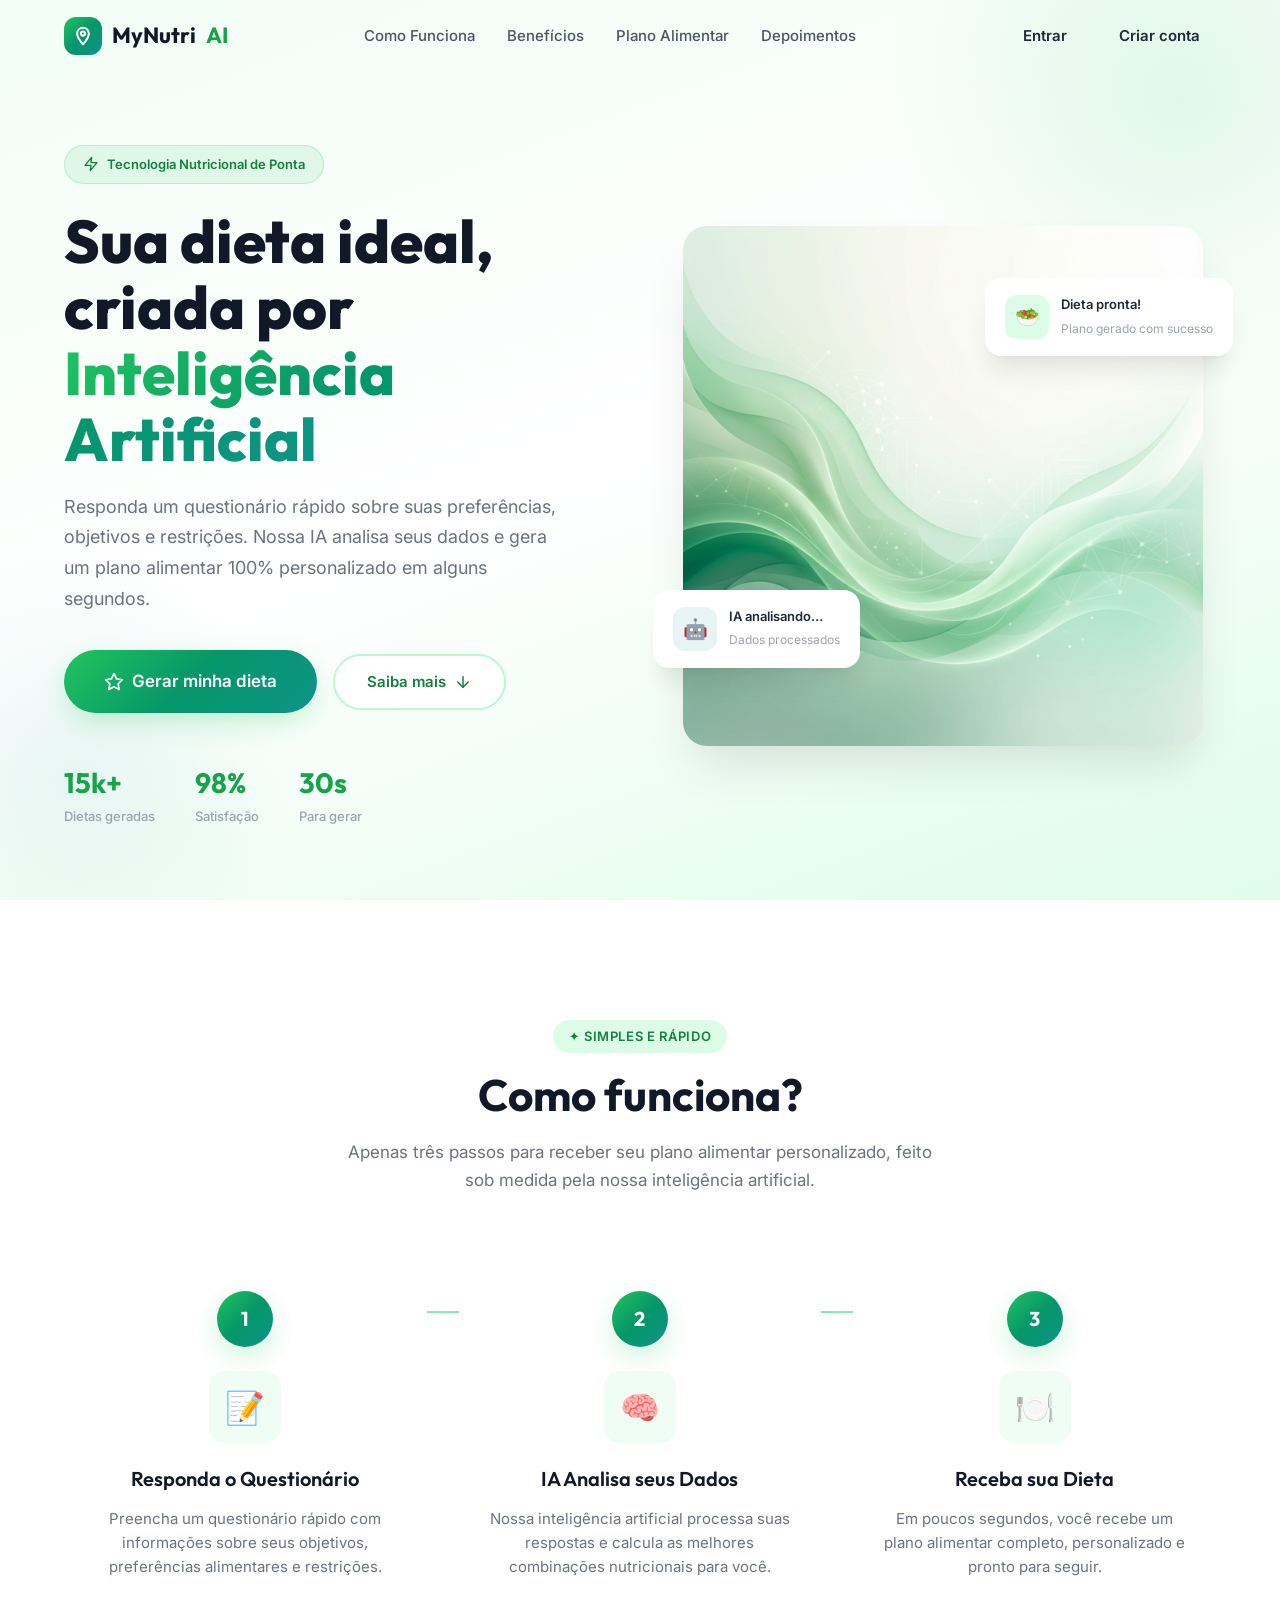
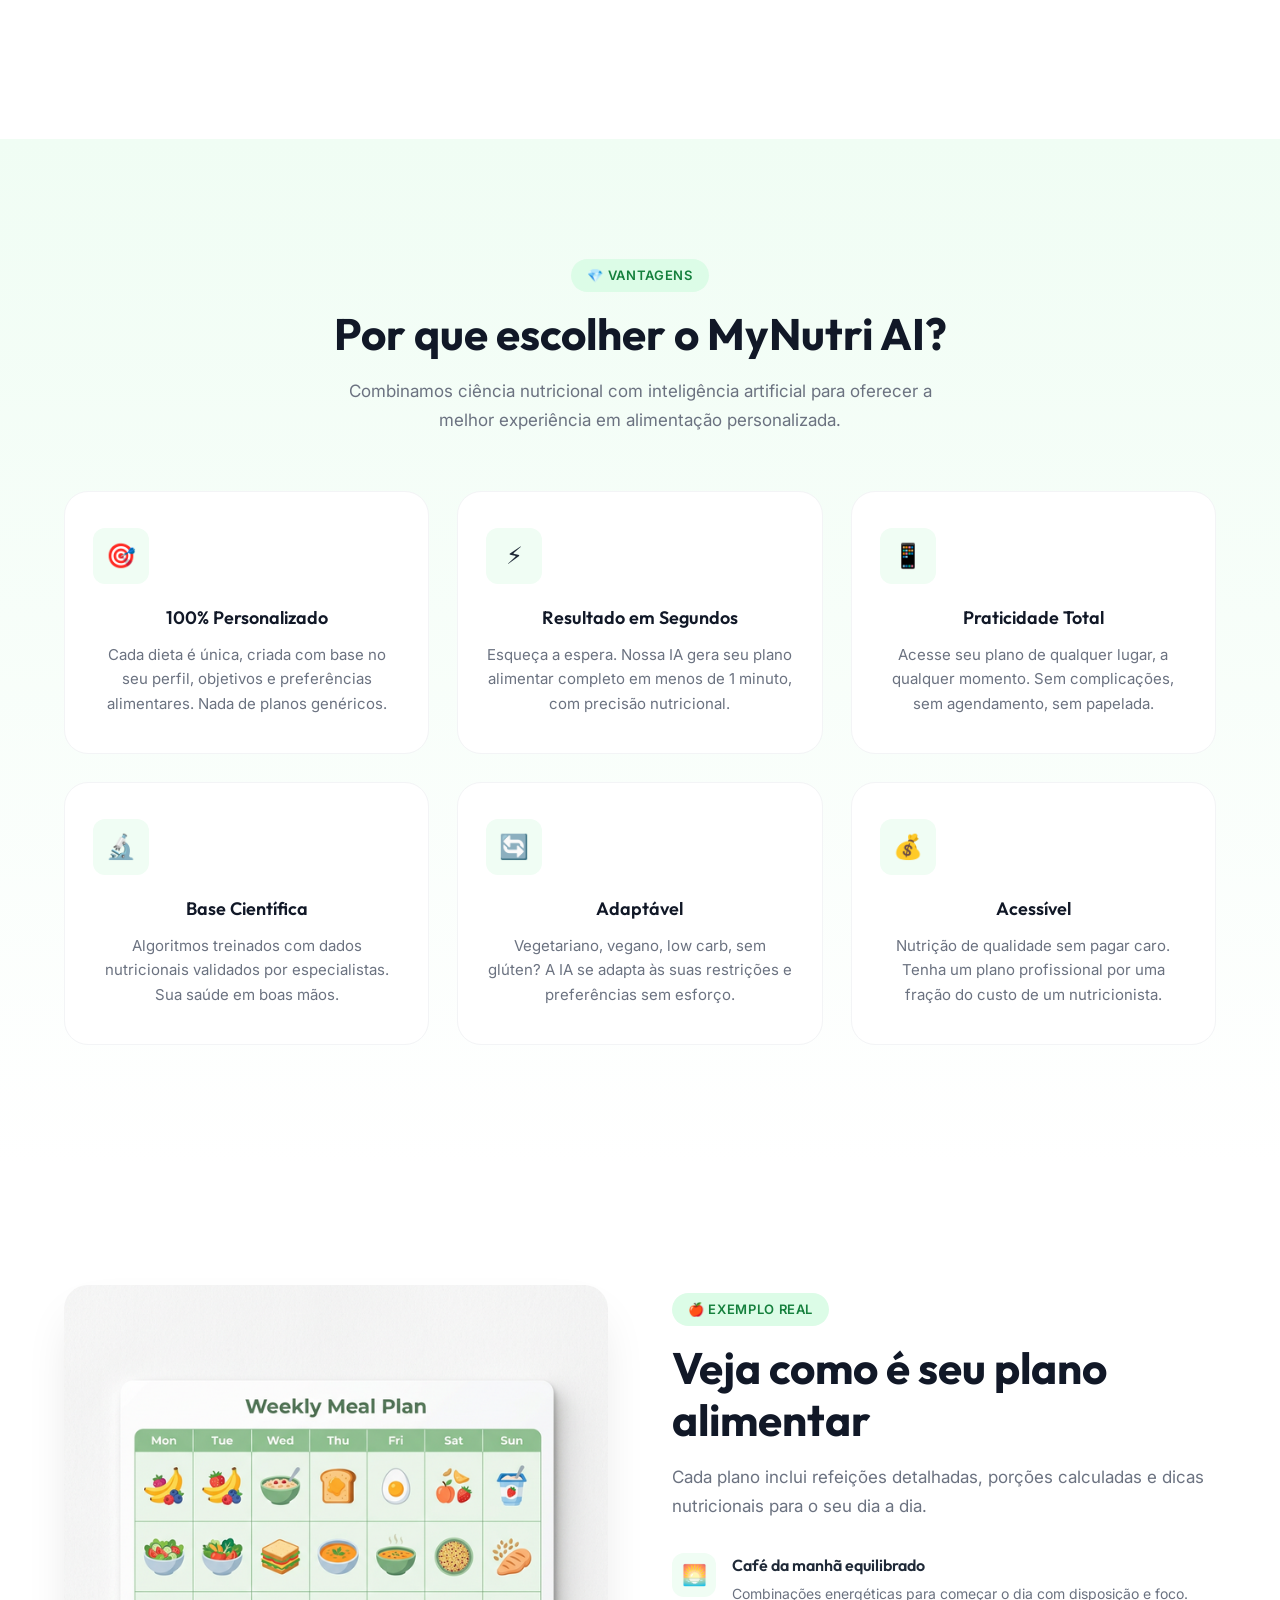
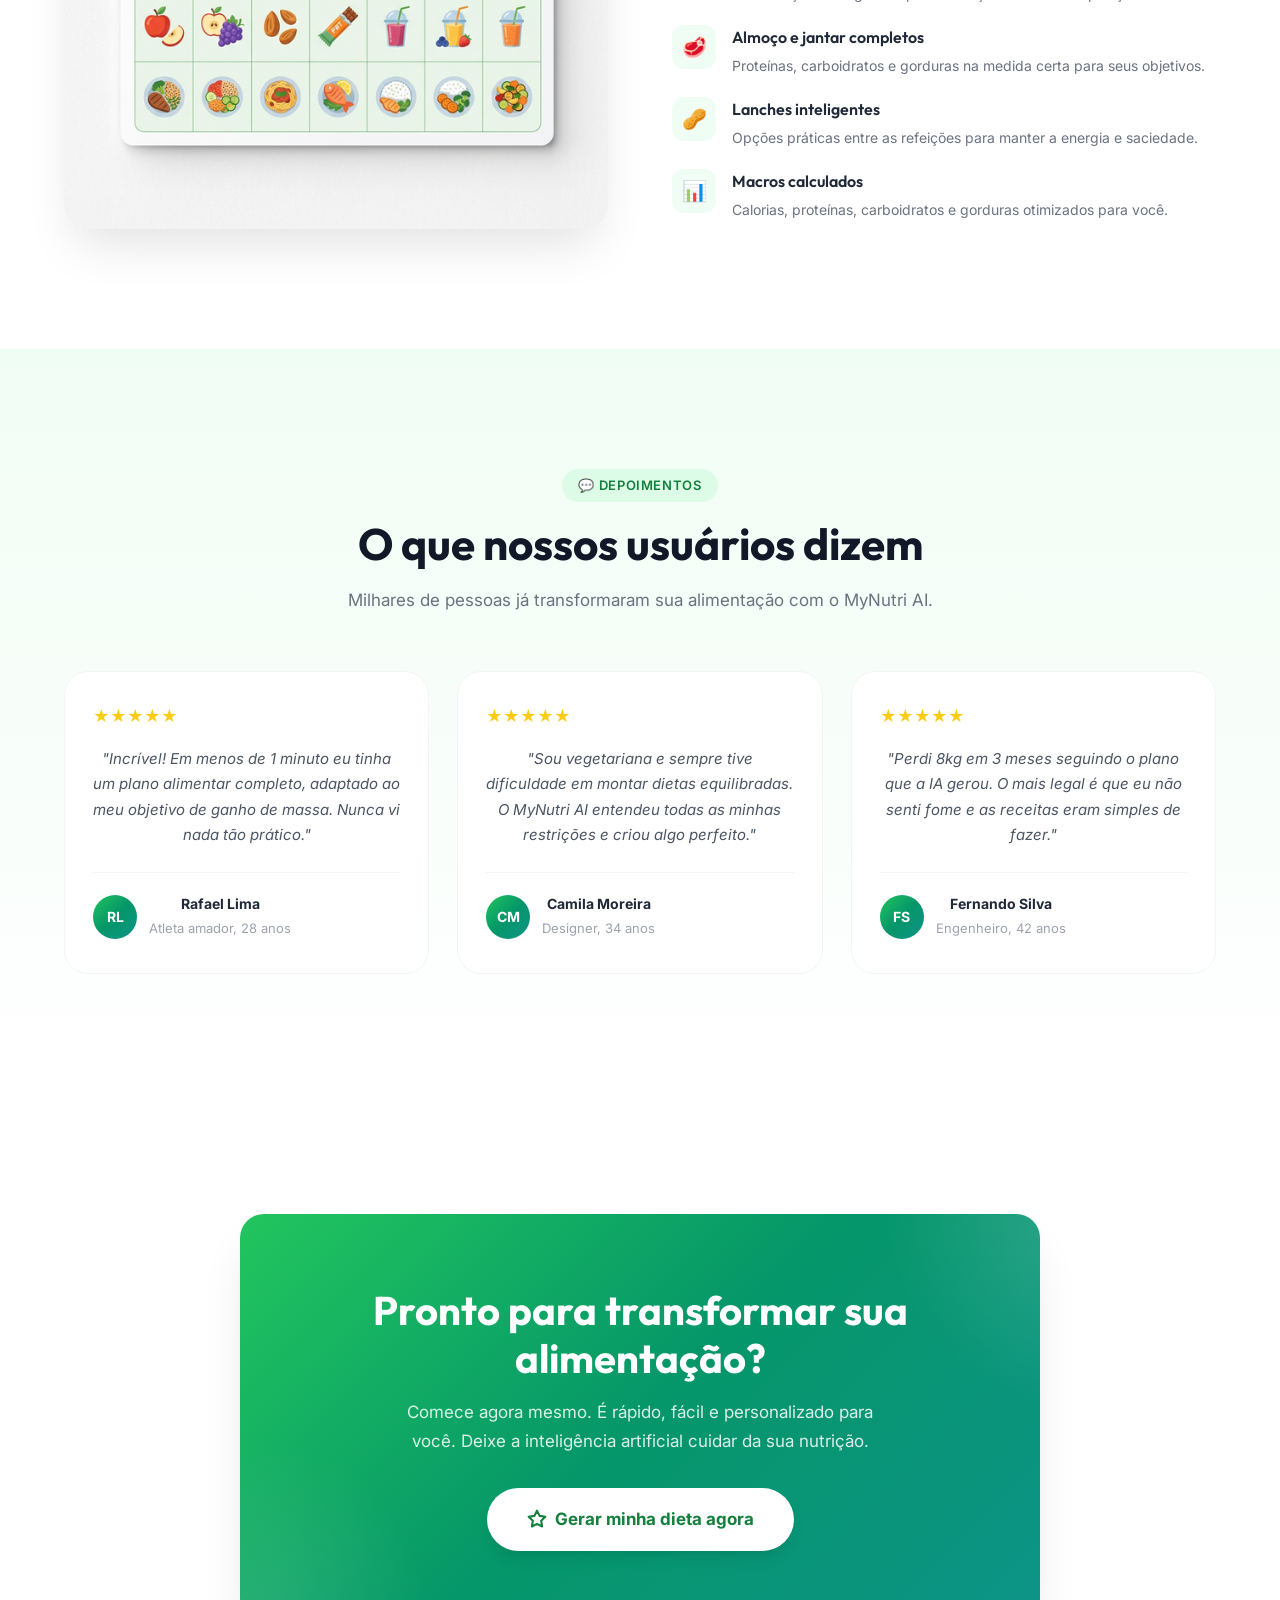
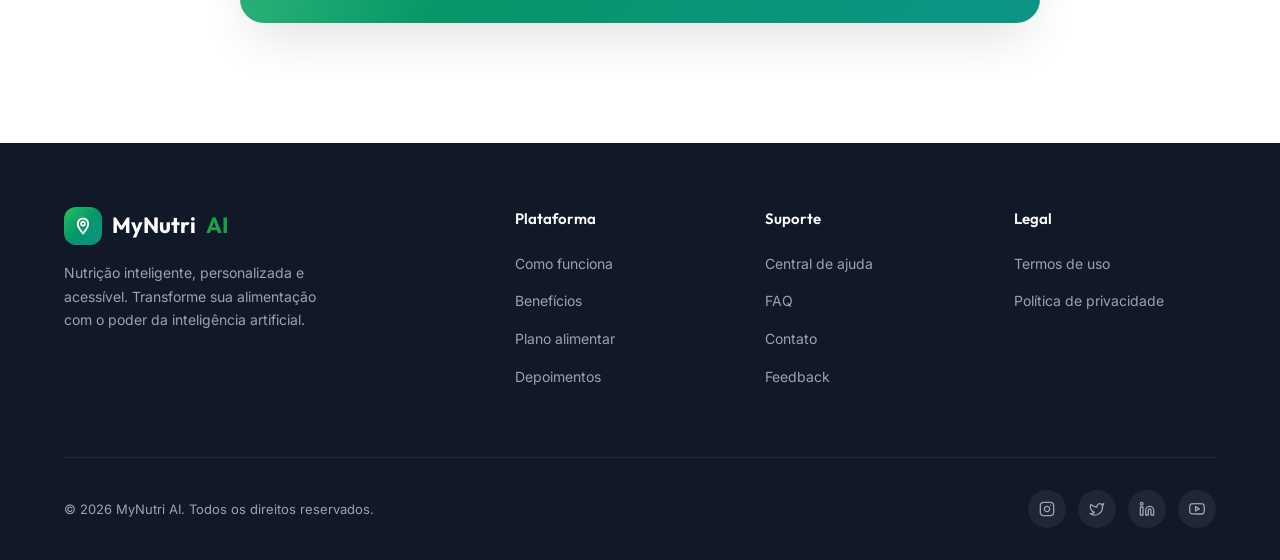
==== frontend/public/index.html @ 187531fa "feat: update frontend API_BASE to Railway production URL Co-Authored-By: Claude Haiku 4.5 <noreply@a" ====
<!DOCTYPE html>
<html lang="pt-BR">
<head>
  <meta charset="UTF-8" />
  <meta name="viewport" content="width=device-width, initial-scale=1.0" />
  <title>MyNutri AI — Dieta Personalizada com Inteligência Artificial</title>
  <meta name="description" content="Gere sua dieta personalizada usando inteligência artificial. Responda um questionário simples e receba um plano alimentar feito sob medida para você." />
  <link rel="stylesheet" href="../src/styles/index.css" />
</head>
<body>

  <!-- ===================== HEADER ===================== -->
  <header class="header" id="header">
    <div class="container header-inner">
      <a href="#" class="logo" id="logo">
        <div class="logo-icon">
          <svg width="20" height="20" viewBox="0 0 24 24" fill="none" stroke="currentColor" stroke-width="2.5" stroke-linecap="round" stroke-linejoin="round">
            <path d="M12 2a7 7 0 0 0-7 7c0 5 7 13 7 13s7-8 7-13a7 7 0 0 0-7-7z"/>
            <circle cx="12" cy="9" r="2.5"/>
          </svg>
        </div>
        MyNutri <span>AI</span>
      </a>

      <nav class="nav" id="nav">
        <a href="#como-funciona" class="nav-link">Como Funciona</a>
        <a href="#beneficios" class="nav-link">Benefícios</a>
        <a href="#plano" class="nav-link">Plano Alimentar</a>
        <a href="#depoimentos" class="nav-link">Depoimentos</a>
        <div class="nav-mobile-auth" style="display: none;">
          <a href="auth.html" class="nav-link">Entrar</a>
          <a href="auth.html" class="nav-link" style="color: var(--green-600); font-weight: 600;">Criar conta</a>
        </div>
      </nav>

      <!-- Guest buttons (default) -->
      <div class="header-auth" id="guestNav">
        <a href="auth.html" class="btn btn-text">Entrar</a>
        <a href="auth.html" class="btn btn-outline" style="padding: 8px 16px; border-radius: 99px;">Criar conta</a>
      </div>

      <!-- Authenticated user menu (shown when logged in) -->
      <div id="authNav" class="header-auth" style="display:none;padding:0;">
        <div style="position:relative;">
        <button id="userMenuBtn" style="
          display:flex;align-items:center;gap:8px;
          padding:7px 14px 7px 10px;
          border:1.5px solid var(--green-200);border-radius:999px;
          background:var(--green-50);cursor:pointer;
          font-size:.875rem;font-weight:600;color:var(--green-700);
          transition:all .2s ease;white-space:nowrap;
        ">
          <div id="navAvatar" style="
            width:28px;height:28px;border-radius:50%;
            background:var(--gradient-primary);color:#fff;
            font-size:.75rem;font-weight:700;
            display:flex;align-items:center;justify-content:center;flex-shrink:0;
          ">?</div>
          <span id="navName">…</span>
          <svg id="navChevron" width="14" height="14" viewBox="0 0 24 24" fill="none" stroke="currentColor" stroke-width="2.5" stroke-linecap="round" stroke-linejoin="round" style="transition:transform .2s ease;"><polyline points="6 9 12 15 18 9"/></svg>
        </button>

        <div id="userDropdown" style="
          position:absolute;top:calc(100% + 8px);right:0;
          background:#fff;border-radius:16px;
          box-shadow:0 20px 25px -5px rgba(0,0,0,.08),0 8px 10px -6px rgba(0,0,0,.04);
          border:1px solid var(--gray-100);min-width:210px;z-index:200;overflow:hidden;
          opacity:0;transform:translateY(-6px) scale(.97);pointer-events:none;
          transition:opacity .18s ease,transform .18s ease;
        ">
          <div style="padding:14px 16px 10px;border-bottom:1px solid var(--gray-100);">
            <strong id="dropdownName" style="display:block;font-size:.9375rem;color:var(--gray-800);">—</strong>
            <span id="dropdownEmail" style="font-size:.8125rem;color:var(--gray-500);">—</span>
          </div>
          <a href="perfil.html" style="display:flex;align-items:center;gap:10px;padding:11px 16px;font-size:.9rem;color:var(--gray-700);text-decoration:none;transition:background .15s ease;" onmouseover="this.style.background='var(--gray-50)'" onmouseout="this.style.background=''">
            <svg width="16" height="16" viewBox="0 0 24 24" fill="none" stroke="currentColor" stroke-width="2" stroke-linecap="round" stroke-linejoin="round"><circle cx="12" cy="8" r="4"/><path d="M4 20c0-4 3.6-7 8-7s8 3 8 7"/></svg>
            Meu Perfil
          </a>
          <a href="dieta.html" style="display:flex;align-items:center;gap:10px;padding:11px 16px;font-size:.9rem;color:var(--gray-700);text-decoration:none;transition:background .15s ease;" onmouseover="this.style.background='var(--gray-50)'" onmouseout="this.style.background=''">
            <svg width="16" height="16" viewBox="0 0 24 24" fill="none" stroke="currentColor" stroke-width="2" stroke-linecap="round" stroke-linejoin="round"><path d="M3 3h18v4H3zM3 10h18v4H3zM3 17h18v4H3z"/></svg>
            Minha Dieta
          </a>
          <div style="height:1px;background:var(--gray-100);margin:4px 0;"></div>
          <button id="logoutBtn" style="
            display:flex;align-items:center;gap:10px;
            padding:11px 16px;font-size:.9rem;color:#dc2626;
            background:none;border:none;width:100%;text-align:left;cursor:pointer;
            transition:background .15s ease;
          " onmouseover="this.style.background='#fef2f2'" onmouseout="this.style.background=''">
            <svg width="16" height="16" viewBox="0 0 24 24" fill="none" stroke="currentColor" stroke-width="2" stroke-linecap="round" stroke-linejoin="round"><path d="M9 21H5a2 2 0 0 1-2-2V5a2 2 0 0 1 2-2h4"/><polyline points="16 17 21 12 16 7"/><line x1="21" y1="12" x2="9" y2="12"/></svg>
            Sair
          </button>
        </div>
        </div><!-- /position:relative -->
      </div>

      <button class="mobile-toggle" id="mobile-toggle" aria-label="Abrir menu">
        <span></span><span></span><span></span>
      </button>
    </div>
  </header>

  <!-- ===================== HERO ===================== -->
  <section class="hero" id="hero">
    <div class="container hero-inner">
      <div class="hero-content">
        <div class="hero-badge">
          <svg width="16" height="16" viewBox="0 0 24 24" fill="none" stroke="currentColor" stroke-width="2" stroke-linecap="round" stroke-linejoin="round">
            <polygon points="13 2 3 14 12 14 11 22 21 10 12 10 13 2"/>
          </svg>
          Tecnologia Nutricional de Ponta
        </div>

        <h1 class="hero-title">
          Sua dieta ideal,<br/>
          criada por <span class="highlight">Inteligência Artificial</span>
        </h1>

        <p class="hero-description">
          Responda um questionário rápido sobre suas preferências, objetivos e restrições. 
          Nossa IA analisa seus dados e gera um plano alimentar 100% personalizado em alguns segundos.
        </p>

        <div class="hero-actions">
          <a href="questionario.html" class="btn btn-primary btn-lg" id="hero-cta-btn">
            <svg width="20" height="20" viewBox="0 0 24 24" fill="none" stroke="currentColor" stroke-width="2" stroke-linecap="round" stroke-linejoin="round">
              <path d="M12 2l3.09 6.26L22 9.27l-5 4.87 1.18 6.88L12 17.77l-6.18 3.25L7 14.14 2 9.27l6.91-1.01L12 2z"/>
            </svg>
            Gerar minha dieta
          </a>
          <a href="#como-funciona" class="btn btn-secondary" id="hero-learn-btn">
            Saiba mais
            <svg width="18" height="18" viewBox="0 0 24 24" fill="none" stroke="currentColor" stroke-width="2" stroke-linecap="round" stroke-linejoin="round">
              <line x1="12" y1="5" x2="12" y2="19"/><polyline points="19 12 12 19 5 12"/>
            </svg>
          </a>
        </div>

        <div class="hero-stats">
          <div class="hero-stat">
            <span class="hero-stat-number">15k+</span>
            <span class="hero-stat-label">Dietas geradas</span>
          </div>
          <div class="hero-stat">
            <span class="hero-stat-number">98%</span>
            <span class="hero-stat-label">Satisfação</span>
          </div>
          <div class="hero-stat">
            <span class="hero-stat-number">30s</span>
            <span class="hero-stat-label">Para gerar</span>
          </div>
        </div>
      </div>

      <div class="hero-visual">
        <div class="hero-image-wrapper">
          <img src="../src/assets/hero-bg.png" alt="MyNutri AI — Plataforma de dietas personalizadas com IA" />

          <div class="hero-float-card card-1">
            <div class="float-icon green">🥗</div>
            <div class="float-text">
              <strong>Dieta pronta!</strong>
              <span>Plano gerado com sucesso</span>
            </div>
          </div>

          <div class="hero-float-card card-2">
            <div class="float-icon teal">🤖</div>
            <div class="float-text">
              <strong>IA analisando…</strong>
              <span>Dados processados</span>
            </div>
          </div>
        </div>
      </div>
    </div>
  </section>

  <!-- ===================== COMO FUNCIONA ===================== -->
  <section class="how-it-works" id="como-funciona">
    <div class="container text-center">
      <span class="section-tag reveal">✦ Simples e rápido</span>
      <h2 class="section-title reveal">Como funciona?</h2>
      <p class="section-subtitle mx-auto reveal">Apenas três passos para receber seu plano alimentar personalizado, feito sob medida pela nossa inteligência artificial.</p>

      <div class="steps-grid">
        <!-- Step 1 -->
        <div class="step-card reveal reveal-delay-1" id="step-1">
          <div class="step-number">1</div>
          <div class="step-icon">📝</div>
          <h3>Responda o Questionário</h3>
          <p>Preencha um questionário rápido com informações sobre seus objetivos, preferências alimentares e restrições.</p>
        </div>

        <!-- Step 2 -->
        <div class="step-card reveal reveal-delay-2" id="step-2">
          <div class="step-number">2</div>
          <div class="step-icon">🧠</div>
          <h3>IA Analisa seus Dados</h3>
          <p>Nossa inteligência artificial processa suas respostas e calcula as melhores combinações nutricionais para você.</p>
        </div>

        <!-- Step 3 -->
        <div class="step-card reveal reveal-delay-3" id="step-3">
          <div class="step-number">3</div>
          <div class="step-icon">🍽️</div>
          <h3>Receba sua Dieta</h3>
          <p>Em poucos segundos, você recebe um plano alimentar completo, personalizado e pronto para seguir.</p>
        </div>
      </div>
    </div>
  </section>

  <!-- ===================== BENEFÍCIOS ===================== -->
  <section class="benefits" id="beneficios">
    <div class="container text-center">
      <span class="section-tag reveal">💎 Vantagens</span>
      <h2 class="section-title reveal">Por que escolher o MyNutri AI?</h2>
      <p class="section-subtitle mx-auto reveal">Combinamos ciência nutricional com inteligência artificial para oferecer a melhor experiência em alimentação personalizada.</p>

      <div class="benefits-grid">
        <div class="benefit-card reveal reveal-delay-1" id="benefit-personalizacao">
          <div class="benefit-icon">🎯</div>
          <h3>100% Personalizado</h3>
          <p>Cada dieta é única, criada com base no seu perfil, objetivos e preferências alimentares. Nada de planos genéricos.</p>
        </div>

        <div class="benefit-card reveal reveal-delay-2" id="benefit-rapidez">
          <div class="benefit-icon">⚡</div>
          <h3>Resultado em Segundos</h3>
          <p>Esqueça a espera. Nossa IA gera seu plano alimentar completo em menos de 1 minuto, com precisão nutricional.</p>
        </div>

        <div class="benefit-card reveal reveal-delay-3" id="benefit-praticidade">
          <div class="benefit-icon">📱</div>
          <h3>Praticidade Total</h3>
          <p>Acesse seu plano de qualquer lugar, a qualquer momento. Sem complicações, sem agendamento, sem papelada.</p>
        </div>

        <div class="benefit-card reveal reveal-delay-1" id="benefit-ciencia">
          <div class="benefit-icon">🔬</div>
          <h3>Base Científica</h3>
          <p>Algoritmos treinados com dados nutricionais validados por especialistas. Sua saúde em boas mãos.</p>
        </div>

        <div class="benefit-card reveal reveal-delay-2" id="benefit-adaptavel">
          <div class="benefit-icon">🔄</div>
          <h3>Adaptável</h3>
          <p>Vegetariano, vegano, low carb, sem glúten? A IA se adapta às suas restrições e preferências sem esforço.</p>
        </div>

        <div class="benefit-card reveal reveal-delay-3" id="benefit-acessibilidade">
          <div class="benefit-icon">💰</div>
          <h3>Acessível</h3>
          <p>Nutrição de qualidade sem pagar caro. Tenha um plano profissional por uma fração do custo de um nutricionista.</p>
        </div>
      </div>
    </div>
  </section>

  <!-- ===================== PLANO ALIMENTAR ===================== -->
  <section class="meal-plan" id="plano">
    <div class="container">
      <div class="meal-plan-inner">
        <div class="meal-plan-image reveal">
          <img src="../src/assets/meal-plan.png" alt="Exemplo de plano alimentar gerado pelo MyNutri AI" />
        </div>

        <div class="meal-plan-content">
          <span class="section-tag reveal">🍎 Exemplo real</span>
          <h2 class="section-title reveal">Veja como é seu plano alimentar</h2>
          <p class="section-subtitle reveal">
            Cada plano inclui refeições detalhadas, porções calculadas e dicas nutricionais para o seu dia a dia.
          </p>

          <div class="meal-features">
            <div class="meal-feature reveal reveal-delay-1">
              <div class="meal-feature-icon">🌅</div>
              <div class="meal-feature-text">
                <h4>Café da manhã equilibrado</h4>
                <p>Combinações energéticas para começar o dia com disposição e foco.</p>
              </div>
            </div>

            <div class="meal-feature reveal reveal-delay-2">
              <div class="meal-feature-icon">🥩</div>
              <div class="meal-feature-text">
                <h4>Almoço e jantar completos</h4>
                <p>Proteínas, carboidratos e gorduras na medida certa para seus objetivos.</p>
              </div>
            </div>

            <div class="meal-feature reveal reveal-delay-3">
              <div class="meal-feature-icon">🥜</div>
              <div class="meal-feature-text">
                <h4>Lanches inteligentes</h4>
                <p>Opções práticas entre as refeições para manter a energia e saciedade.</p>
              </div>
            </div>

            <div class="meal-feature reveal reveal-delay-3">
              <div class="meal-feature-icon">📊</div>
              <div class="meal-feature-text">
                <h4>Macros calculados</h4>
                <p>Calorias, proteínas, carboidratos e gorduras otimizados para você.</p>
              </div>
            </div>
          </div>
        </div>
      </div>
    </div>
  </section>

  <!-- ===================== DEPOIMENTOS ===================== -->
  <section class="testimonials" id="depoimentos">
    <div class="container text-center">
      <span class="section-tag reveal">💬 Depoimentos</span>
      <h2 class="section-title reveal">O que nossos usuários dizem</h2>
      <p class="section-subtitle mx-auto reveal">Milhares de pessoas já transformaram sua alimentação com o MyNutri AI.</p>

      <div class="testimonials-grid">
        <div class="testimonial-card reveal reveal-delay-1" id="testimonial-1">
          <div class="testimonial-stars">★★★★★</div>
          <p class="testimonial-text">
            "Incrível! Em menos de 1 minuto eu tinha um plano alimentar completo, adaptado ao meu objetivo de ganho de massa. Nunca vi nada tão prático."
          </p>
          <div class="testimonial-author">
            <div class="testimonial-avatar">RL</div>
            <div class="testimonial-author-info">
              <strong>Rafael Lima</strong>
              <span>Atleta amador, 28 anos</span>
            </div>
          </div>
        </div>

        <div class="testimonial-card reveal reveal-delay-2" id="testimonial-2">
          <div class="testimonial-stars">★★★★★</div>
          <p class="testimonial-text">
            "Sou vegetariana e sempre tive dificuldade em montar dietas equilibradas. O MyNutri AI entendeu todas as minhas restrições e criou algo perfeito."
          </p>
          <div class="testimonial-author">
            <div class="testimonial-avatar">CM</div>
            <div class="testimonial-author-info">
              <strong>Camila Moreira</strong>
              <span>Designer, 34 anos</span>
            </div>
          </div>
        </div>

        <div class="testimonial-card reveal reveal-delay-3" id="testimonial-3">
          <div class="testimonial-stars">★★★★★</div>
          <p class="testimonial-text">
            "Perdi 8kg em 3 meses seguindo o plano que a IA gerou. O mais legal é que eu não senti fome e as receitas eram simples de fazer."
          </p>
          <div class="testimonial-author">
            <div class="testimonial-avatar">FS</div>
            <div class="testimonial-author-info">
              <strong>Fernando Silva</strong>
              <span>Engenheiro, 42 anos</span>
            </div>
          </div>
        </div>
      </div>
    </div>
  </section>

  <!-- ===================== CTA FINAL ===================== -->
  <section class="cta-section" id="cta">
    <div class="container">
      <div class="cta-box reveal">
        <div class="cta-box-content">
          <h2>Pronto para transformar sua alimentação?</h2>
          <p>Comece agora mesmo. É rápido, fácil e personalizado para você. Deixe a inteligência artificial cuidar da sua nutrição.</p>
          <a href="questionario.html" class="btn btn-white btn-lg" id="final-cta-btn">
            <svg width="20" height="20" viewBox="0 0 24 24" fill="none" stroke="currentColor" stroke-width="2.5" stroke-linecap="round" stroke-linejoin="round">
              <path d="M12 2l3.09 6.26L22 9.27l-5 4.87 1.18 6.88L12 17.77l-6.18 3.25L7 14.14 2 9.27l6.91-1.01L12 2z"/>
            </svg>
            Gerar minha dieta agora
          </a>
        </div>
      </div>
    </div>
  </section>

  <!-- ===================== FOOTER ===================== -->
  <footer class="footer" id="footer">
    <div class="container">
      <div class="footer-grid">
        <div class="footer-brand">
          <a href="#" class="logo">
            <div class="logo-icon">
              <svg width="18" height="18" viewBox="0 0 24 24" fill="none" stroke="currentColor" stroke-width="2.5" stroke-linecap="round" stroke-linejoin="round">
                <path d="M12 2a7 7 0 0 0-7 7c0 5 7 13 7 13s7-8 7-13a7 7 0 0 0-7-7z"/>
                <circle cx="12" cy="9" r="2.5"/>
              </svg>
            </div>
            MyNutri <span>AI</span>
          </a>
          <p>Nutrição inteligente, personalizada e acessível. Transforme sua alimentação com o poder da inteligência artificial.</p>
        </div>

        <div>
          <h4>Plataforma</h4>
          <ul class="footer-links">
            <li><a href="#como-funciona">Como funciona</a></li>
            <li><a href="#beneficios">Benefícios</a></li>
            <li><a href="#plano">Plano alimentar</a></li>
            <li><a href="#depoimentos">Depoimentos</a></li>
          </ul>
        </div>

        <div>
          <h4>Suporte</h4>
          <ul class="footer-links">
            <li><a href="#">Central de ajuda</a></li>
            <li><a href="#">FAQ</a></li>
            <li><a href="contato.html">Contato</a></li>
            <li><a href="#">Feedback</a></li>
          </ul>
        </div>

        <div>
          <h4>Legal</h4>
          <ul class="footer-links">
            <li><a href="termos.html">Termos de uso</a></li>
            <li><a href="privacidade.html">Política de privacidade</a></li>
          </ul>
        </div>
      </div>

      <div class="footer-bottom">
        <p>&copy; 2026 MyNutri AI. Todos os direitos reservados.</p>
        <div class="footer-socials">
          <a href="#" class="footer-social-link" aria-label="Instagram">
            <svg width="16" height="16" viewBox="0 0 24 24" fill="none" stroke="currentColor" stroke-width="2" stroke-linecap="round" stroke-linejoin="round">
              <rect x="2" y="2" width="20" height="20" rx="5" ry="5"/><path d="M16 11.37A4 4 0 1 1 12.63 8 4 4 0 0 1 16 11.37z"/><line x1="17.5" y1="6.5" x2="17.51" y2="6.5"/>
            </svg>
          </a>
          <a href="#" class="footer-social-link" aria-label="Twitter">
            <svg width="16" height="16" viewBox="0 0 24 24" fill="none" stroke="currentColor" stroke-width="2" stroke-linecap="round" stroke-linejoin="round">
              <path d="M22 4s-.7 2.1-2 3.4c1.6 10-9.4 17.3-18 11.6 2.2.1 4.4-.6 6-2C3 15.5.5 9.6 3 5c2.2 2.6 5.6 4.1 9 4-.9-4.2 4-6.6 7-3.8 1.1 0 3-1.2 3-1.2z"/>
            </svg>
          </a>
          <a href="#" class="footer-social-link" aria-label="LinkedIn">
            <svg width="16" height="16" viewBox="0 0 24 24" fill="none" stroke="currentColor" stroke-width="2" stroke-linecap="round" stroke-linejoin="round">
              <path d="M16 8a6 6 0 0 1 6 6v7h-4v-7a2 2 0 0 0-2-2 2 2 0 0 0-2 2v7h-4v-7a6 6 0 0 1 6-6z"/><rect x="2" y="9" width="4" height="12"/><circle cx="4" cy="4" r="2"/>
            </svg>
          </a>
          <a href="#" class="footer-social-link" aria-label="YouTube">
            <svg width="16" height="16" viewBox="0 0 24 24" fill="none" stroke="currentColor" stroke-width="2" stroke-linecap="round" stroke-linejoin="round">
              <path d="M22.54 6.42a2.78 2.78 0 0 0-1.94-2C18.88 4 12 4 12 4s-6.88 0-8.6.46a2.78 2.78 0 0 0-1.94 2A29 29 0 0 0 1 11.75a29 29 0 0 0 .46 5.33A2.78 2.78 0 0 0 3.4 19.1c1.72.46 8.6.46 8.6.46s6.88 0 8.6-.46a2.78 2.78 0 0 0 1.94-2 29 29 0 0 0 .46-5.25 29 29 0 0 0-.46-5.43z"/><polygon points="9.75 15.02 15.5 11.75 9.75 8.48 9.75 15.02"/>
            </svg>
          </a>
        </div>
      </div>
    </div>
  </footer>

  <!-- ===================== JAVASCRIPT ===================== -->
  <script>
    // --- Header scroll effect ---
    const header = document.getElementById('header');
    window.addEventListener('scroll', () => {
      header.classList.toggle('scrolled', window.scrollY > 40);
    });

    // --- Mobile nav toggle ---
    const mobileToggle = document.getElementById('mobile-toggle');
    const nav = document.getElementById('nav');
    mobileToggle.addEventListener('click', () => {
      nav.classList.toggle('open');
      const spans = mobileToggle.querySelectorAll('span');
      if (nav.classList.contains('open')) {
        spans[0].style.transform = 'rotate(45deg) translate(5px, 5px)';
        spans[1].style.opacity = '0';
        spans[2].style.transform = 'rotate(-45deg) translate(5px, -5px)';
      } else {
        spans[0].style.transform = '';
        spans[1].style.opacity = '';
        spans[2].style.transform = '';
      }
    });

    // Close mobile nav on link click
    nav.querySelectorAll('.nav-link').forEach(link => {
      link.addEventListener('click', () => {
        nav.classList.remove('open');
        const spans = mobileToggle.querySelectorAll('span');
        spans[0].style.transform = '';
        spans[1].style.opacity = '';
        spans[2].style.transform = '';
      });
    });

    // --- Scroll reveal animations ---
    const revealElements = document.querySelectorAll('.reveal');
    const revealObserver = new IntersectionObserver((entries) => {
      entries.forEach(entry => {
        if (entry.isIntersecting) {
          entry.target.classList.add('visible');
          revealObserver.unobserve(entry.target);
        }
      });
    }, { threshold: 0.15, rootMargin: '0px 0px -40px 0px' });

    revealElements.forEach(el => revealObserver.observe(el));

    // --- Smooth scroll for anchor links ---
    document.querySelectorAll('a[href^="#"]').forEach(anchor => {
      anchor.addEventListener('click', function (e) {
        const target = document.querySelector(this.getAttribute('href'));
        if (target) {
          e.preventDefault();
          const offset = 80;
          const y = target.getBoundingClientRect().top + window.pageYOffset - offset;
          window.scrollTo({ top: y, behavior: 'smooth' });
        }
      });
    });

    // --- Animated counters for hero stats ---
    function animateCounter(element, target, suffix = '') {
      const duration = 1500;
      const startTime = performance.now();
      const startVal = 0;

      function update(currentTime) {
        const elapsed = currentTime - startTime;
        const progress = Math.min(elapsed / duration, 1);
        const easeOut = 1 - Math.pow(1 - progress, 3);
        const currentVal = Math.round(startVal + (target - startVal) * easeOut);
        element.textContent = currentVal.toLocaleString('pt-BR') + suffix;
        if (progress < 1) requestAnimationFrame(update);
      }
      requestAnimationFrame(update);
    }

    const statsObserver = new IntersectionObserver((entries) => {
      entries.forEach(entry => {
        if (entry.isIntersecting) {
          const stats = entry.target.querySelectorAll('.hero-stat-number');
          animateCounter(stats[0], 15, 'k+');
          animateCounter(stats[1], 98, '%');
          animateCounter(stats[2], 30, 's');
          statsObserver.unobserve(entry.target);
        }
      });
    }, { threshold: 0.5 });

    const heroStats = document.querySelector('.hero-stats');
    if (heroStats) statsObserver.observe(heroStats);

    // --- Page transitions ---
    (function () {
      function navigateTo(url) {
        document.body.classList.add('page-leaving');
        setTimeout(() => { window.location.href = url; }, 260);
      }
      document.querySelectorAll('a[href]').forEach(link => {
        const href = link.getAttribute('href');
        if (!href || href.startsWith('#') || href.startsWith('http') || href.startsWith('mailto')) return;
        link.addEventListener('click', (e) => {
          e.preventDefault();
          navigateTo(href);
        });
      });
    })();

    // --- Session state: swap auth buttons for user dropdown ---
    (function () {
      const API_BASE = 'https://mynutri-ai-plataform-production.up.railway.app/api/v1';
      const token    = localStorage.getItem('mynutri_token');

      // Sem token → usuário não está logado, mantém botões de guest
      if (!token) return;

      function initials(name) {
        if (!name) return '?';
        return name.trim().split(/\s+/).slice(0, 2).map(w => w[0].toUpperCase()).join('');
      }

      function applyUserUI(user) {
        document.getElementById('guestNav').style.display = 'none';
        document.getElementById('authNav').style.display  = 'flex';
        document.getElementById('navAvatar').textContent     = initials(user.nome);
        document.getElementById('navName').textContent       = user.nome.split(' ')[0];
        document.getElementById('dropdownName').textContent  = user.nome;
        document.getElementById('dropdownEmail').textContent = user.email || '';
      }

      async function loadUser() {
        // 1. Tenta o cache do localStorage primeiro (evita request desnecessário)
        const cached = JSON.parse(localStorage.getItem('mynutri_user') || 'null');
        if (cached?.nome) { applyUserUI(cached); return; }

        // 2. Fallback: busca o perfil na API (cobre o caso de login sem user no localStorage)
        try {
          const res = await fetch(`${API_BASE}/user/profile`, {
            headers: { 'Authorization': `Bearer ${token}` },
          });

          if (res.status === 401) {
            // Token expirado — limpa sessão silenciosamente
            localStorage.removeItem('mynutri_token');
            localStorage.removeItem('mynutri_refresh');
            localStorage.removeItem('mynutri_user');
            return;
          }

          if (!res.ok) return;

          const profile = await res.json();
          const user = { id: profile.id, email: profile.email, nome: profile.nome };
          localStorage.setItem('mynutri_user', JSON.stringify(user));
          applyUserUI(user);
        } catch {
          // Servidor offline — não altera a UI
        }
      }

      loadUser();

      const menuBtn  = document.getElementById('userMenuBtn');
      const dropdown = document.getElementById('userDropdown');
      const chevron  = document.getElementById('navChevron');

      menuBtn.addEventListener('click', (e) => {
        e.stopPropagation();
        const open = dropdown.style.opacity === '1';
        dropdown.style.opacity       = open ? '0'                           : '1';
        dropdown.style.transform     = open ? 'translateY(-6px) scale(.97)' : 'translateY(0) scale(1)';
        dropdown.style.pointerEvents = open ? 'none'                        : 'all';
        chevron.style.transform      = open ? ''                             : 'rotate(180deg)';
      });

      document.addEventListener('click', () => {
        dropdown.style.opacity       = '0';
        dropdown.style.transform     = 'translateY(-6px) scale(.97)';
        dropdown.style.pointerEvents = 'none';
        chevron.style.transform      = '';
      });

      document.getElementById('logoutBtn').addEventListener('click', () => {
        localStorage.removeItem('mynutri_token');
        localStorage.removeItem('mynutri_refresh');
        localStorage.removeItem('mynutri_user');
        window.location.reload();
      });
    })();
  </script>

</body>
</html>
---- frontend/src/styles/index.css ----
/* ===========================
   MyNutri AI — Design System
   =========================== */

/* ---------- Google Fonts ---------- */
@import url('https://fonts.googleapis.com/css2?family=Inter:wght@300;400;500;600;700;800;900&family=Outfit:wght@400;500;600;700;800&display=swap');

/* ---------- CSS Variables ---------- */
:root {
  /* Primary Palette */
  --green-50:  #f0fdf4;
  --green-100: #dcfce7;
  --green-200: #bbf7d0;
  --green-300: #86efac;
  --green-400: #4ade80;
  --green-500: #22c55e;
  --green-600: #16a34a;
  --green-700: #15803d;
  --green-800: #166534;
  --green-900: #14532d;

  /* Neutrals */
  --white:    #ffffff;
  --gray-50:  #f9fafb;
  --gray-100: #f3f4f6;
  --gray-200: #e5e7eb;
  --gray-300: #d1d5db;
  --gray-400: #9ca3af;
  --gray-500: #6b7280;
  --gray-600: #4b5563;
  --gray-700: #374151;
  --gray-800: #1f2937;
  --gray-900: #111827;

  /* Accent */
  --emerald:  #059669;
  --teal:     #0d9488;
  --lime:     #84cc16;

  /* Gradients */
  --gradient-primary: linear-gradient(135deg, var(--green-500) 0%, var(--emerald) 50%, var(--teal) 100%);
  --gradient-light:   linear-gradient(180deg, var(--green-50) 0%, var(--white) 100%);
  --gradient-hero:    linear-gradient(160deg, rgba(240,253,244,.95) 0%, rgba(255,255,255,.92) 50%, rgba(220,252,231,.9) 100%);
  --gradient-card:    linear-gradient(145deg, var(--white) 0%, var(--green-50) 100%);

  /* Shadows */
  --shadow-sm:  0 1px 2px rgba(0,0,0,.05);
  --shadow-md:  0 4px 6px -1px rgba(0,0,0,.07), 0 2px 4px -2px rgba(0,0,0,.05);
  --shadow-lg:  0 10px 15px -3px rgba(0,0,0,.08), 0 4px 6px -4px rgba(0,0,0,.04);
  --shadow-xl:  0 20px 25px -5px rgba(0,0,0,.08), 0 8px 10px -6px rgba(0,0,0,.04);
  --shadow-2xl: 0 25px 50px -12px rgba(0,0,0,.12);
  --shadow-green: 0 10px 30px -5px rgba(34,197,94,.3);

  /* Sizing */
  --max-width:   1200px;
  --header-h:    72px;
  --radius-sm:   8px;
  --radius-md:   12px;
  --radius-lg:   16px;
  --radius-xl:   24px;
  --radius-full: 9999px;

  /* Transitions */
  --ease-out: cubic-bezier(.16,1,.3,1);
  --duration: .35s;
}

/* ---------- Reset ---------- */
*, *::before, *::after {
  margin: 0;
  padding: 0;
  box-sizing: border-box;
}

html {
  scroll-behavior: smooth;
  font-size: 16px;
  -webkit-font-smoothing: antialiased;
  -moz-osx-font-smoothing: grayscale;
}

body {
  font-family: 'Inter', system-ui, -apple-system, sans-serif;
  color: var(--gray-800);
  background: var(--white);
  line-height: 1.6;
  overflow-x: hidden;
}

a { text-decoration: none; color: inherit; }
ul, ol { list-style: none; }
img { max-width: 100%; display: block; }
button { cursor: pointer; font-family: inherit; border: none; }

/* ---------- Utility ---------- */
.container {
  width: 100%;
  max-width: var(--max-width);
  margin: 0 auto;
  padding: 0 24px;
}

.section-tag {
  display: inline-flex;
  align-items: center;
  gap: 6px;
  padding: 6px 16px;
  border-radius: var(--radius-full);
  background: var(--green-100);
  color: var(--green-700);
  font-size: .8125rem;
  font-weight: 600;
  text-transform: uppercase;
  letter-spacing: .05em;
  margin-bottom: 16px;
}

.section-title {
  font-family: 'Outfit', sans-serif;
  font-size: clamp(2rem, 4vw, 2.75rem);
  font-weight: 700;
  color: var(--gray-900);
  line-height: 1.2;
  margin-bottom: 16px;
}

.section-subtitle {
  font-size: 1.0625rem;
  color: var(--gray-500);
  max-width: 600px;
  line-height: 1.7;
}

.text-center { text-align: center; }
.mx-auto { margin-left: auto; margin-right: auto; }

/* ---------- Buttons ---------- */
.btn {
  display: inline-flex;
  align-items: center;
  justify-content: center;
  gap: 8px;
  padding: 14px 32px;
  border-radius: var(--radius-full);
  font-size: .9375rem;
  font-weight: 600;
  transition: all var(--duration) var(--ease-out);
  position: relative;
  overflow: hidden;
}

.btn-primary {
  background: var(--gradient-primary);
  color: var(--white);
  box-shadow: var(--shadow-green);
}

.btn-primary:hover {
  transform: translateY(-2px);
  box-shadow: 0 14px 35px -5px rgba(34,197,94,.45);
}

.btn-primary:active {
  transform: translateY(0);
}

.btn-secondary {
  background: var(--white);
  color: var(--green-700);
  border: 2px solid var(--green-200);
}

.btn-secondary:hover {
  background: var(--green-50);
  border-color: var(--green-400);
  transform: translateY(-2px);
}

.btn-lg {
  padding: 18px 40px;
  font-size: 1.0625rem;
}

/* ---------- Header ---------- */
.header {
  position: fixed;
  top: 0;
  left: 0;
  width: 100%;
  height: var(--header-h);
  z-index: 100;
  transition: all .3s ease;
  background: transparent;
}

.header.scrolled {
  background: rgba(255,255,255,.85);
  backdrop-filter: blur(16px) saturate(180%);
  -webkit-backdrop-filter: blur(16px) saturate(180%);
  border-bottom: 1px solid rgba(0,0,0,.06);
  box-shadow: var(--shadow-sm);
}

.header-inner {
  display: flex;
  align-items: center;
  justify-content: space-between;
  height: 100%;
}

.logo {
  display: flex;
  align-items: center;
  gap: 10px;
  font-family: 'Outfit', sans-serif;
  font-size: 1.375rem;
  font-weight: 700;
  color: var(--gray-900);
}

.logo-icon {
  width: 38px;
  height: 38px;
  background: var(--gradient-primary);
  border-radius: var(--radius-md);
  display: flex;
  align-items: center;
  justify-content: center;
  color: var(--white);
  font-size: 1.125rem;
}

.logo span {
  color: var(--green-600);
}

.nav { display: flex; align-items: center; gap: 32px; }

.nav-link {
  font-size: .9375rem;
  font-weight: 500;
  color: var(--gray-600);
  transition: color var(--duration) ease;
  position: relative;
}

.nav-link::after {
  content: '';
  position: absolute;
  bottom: -4px;
  left: 0;
  width: 0;
  height: 2px;
  background: var(--green-500);
  border-radius: 1px;
  transition: width var(--duration) var(--ease-out);
}

.nav-link:hover { color: var(--green-600); }
.nav-link:hover::after { width: 100%; }

.header-cta {
  padding: 10px 24px;
  font-size: .875rem;
}

.mobile-toggle {
  display: none;
  flex-direction: column;
  gap: 5px;
  background: none;
  padding: 4px;
}

.mobile-toggle span {
  width: 24px;
  height: 2px;
  background: var(--gray-700);
  border-radius: 2px;
  transition: all .3s ease;
}

/* ---------- Hero Section ---------- */
.hero {
  position: relative;
  min-height: 100vh;
  display: flex;
  align-items: center;
  padding-top: var(--header-h);
  overflow: hidden;
  background: var(--gradient-hero);
}

.hero::before {
  content: '';
  position: absolute;
  top: -200px;
  right: -200px;
  width: 600px;
  height: 600px;
  background: radial-gradient(circle, rgba(34,197,94,.12) 0%, transparent 70%);
  border-radius: 50%;
  animation: float-slow 8s ease-in-out infinite;
}

.hero::after {
  content: '';
  position: absolute;
  bottom: -100px;
  left: -150px;
  width: 450px;
  height: 450px;
  background: radial-gradient(circle, rgba(13,148,136,.08) 0%, transparent 70%);
  border-radius: 50%;
  animation: float-slow 10s ease-in-out infinite reverse;
}

@keyframes float-slow {
  0%, 100% { transform: translate(0, 0); }
  50% { transform: translate(20px, -30px); }
}

.hero-inner {
  display: grid;
  grid-template-columns: 1fr 1fr;
  gap: 60px;
  align-items: center;
  position: relative;
  z-index: 2;
}

.hero-badge {
  display: inline-flex;
  align-items: center;
  gap: 8px;
  padding: 8px 18px;
  background: rgba(34,197,94,.1);
  border: 1px solid rgba(34,197,94,.2);
  border-radius: var(--radius-full);
  font-size: .8125rem;
  font-weight: 600;
  color: var(--green-700);
  margin-bottom: 24px;
  animation: fadeInUp .6s var(--ease-out) both;
}

.hero-badge svg { width: 16px; height: 16px; }

.hero-title {
  font-family: 'Outfit', sans-serif;
  font-size: clamp(2.5rem, 5vw, 3.75rem);
  font-weight: 800;
  line-height: 1.1;
  color: var(--gray-900);
  margin-bottom: 20px;
  animation: fadeInUp .6s .1s var(--ease-out) both;
}

.hero-title .highlight {
  background: var(--gradient-primary);
  -webkit-background-clip: text;
  -webkit-text-fill-color: transparent;
  background-clip: text;
}

.hero-description {
  font-size: 1.125rem;
  color: var(--gray-500);
  line-height: 1.7;
  margin-bottom: 36px;
  max-width: 500px;
  animation: fadeInUp .6s .2s var(--ease-out) both;
}

.hero-actions {
  display: flex;
  align-items: center;
  gap: 16px;
  flex-wrap: wrap;
  animation: fadeInUp .6s .3s var(--ease-out) both;
}

.hero-stats {
  display: flex;
  gap: 40px;
  margin-top: 48px;
  animation: fadeInUp .6s .4s var(--ease-out) both;
}

.hero-stat {
  display: flex;
  flex-direction: column;
}

.hero-stat-number {
  font-family: 'Outfit', sans-serif;
  font-size: 1.75rem;
  font-weight: 700;
  color: var(--green-600);
}

.hero-stat-label {
  font-size: .8125rem;
  color: var(--gray-400);
  font-weight: 500;
}

.hero-visual {
  position: relative;
  display: flex;
  justify-content: center;
  align-items: center;
  animation: fadeInRight .8s .3s var(--ease-out) both;
}

.hero-image-wrapper {
  position: relative;
  width: 100%;
  max-width: 520px;
}

.hero-image-wrapper img {
  width: 100%;
  border-radius: var(--radius-xl);
  box-shadow: var(--shadow-2xl);
}

.hero-float-card {
  position: absolute;
  background: var(--white);
  border-radius: var(--radius-lg);
  padding: 16px 20px;
  box-shadow: var(--shadow-xl);
  display: flex;
  align-items: center;
  gap: 12px;
  animation: float-card 4s ease-in-out infinite;
}

.hero-float-card.card-1 {
  top: 10%;
  right: -30px;
  animation-delay: 0s;
}

.hero-float-card.card-2 {
  bottom: 15%;
  left: -30px;
  animation-delay: 1.5s;
}

@keyframes float-card {
  0%, 100% { transform: translateY(0); }
  50% { transform: translateY(-10px); }
}

.float-icon {
  width: 44px;
  height: 44px;
  border-radius: var(--radius-md);
  display: flex;
  align-items: center;
  justify-content: center;
  font-size: 1.25rem;
  flex-shrink: 0;
}

.float-icon.green { background: var(--green-100); }
.float-icon.teal  { background: rgba(13,148,136,.1); }

.float-text strong {
  display: block;
  font-size: .8125rem;
  color: var(--gray-800);
  font-weight: 600;
}

.float-text span {
  font-size: .75rem;
  color: var(--gray-400);
}

/* ---------- How it Works ---------- */
.how-it-works {
  padding: 120px 0;
  background: var(--white);
  position: relative;
}

.steps-grid {
  display: grid;
  grid-template-columns: repeat(3, 1fr);
  gap: 32px;
  margin-top: 56px;
  position: relative;
}

.steps-grid::before {
  content: '';
  position: absolute;
  top: 60px;
  left: 16.66%;
  width: 66.66%;
  height: 2px;
  background: linear-gradient(90deg, var(--green-200), var(--green-400), var(--green-200));
  z-index: 0;
}

.step-card {
  position: relative;
  z-index: 1;
  text-align: center;
  padding: 40px 28px;
  border-radius: var(--radius-xl);
  background: var(--white);
  transition: all var(--duration) var(--ease-out);
}

.step-card:hover {
  transform: translateY(-8px);
  box-shadow: var(--shadow-xl);
}

.step-number {
  width: 56px;
  height: 56px;
  border-radius: 50%;
  display: flex;
  align-items: center;
  justify-content: center;
  margin: 0 auto 24px;
  font-family: 'Outfit', sans-serif;
  font-size: 1.25rem;
  font-weight: 700;
  color: var(--white);
  background: var(--gradient-primary);
  box-shadow: var(--shadow-green);
}

.step-icon {
  width: 72px;
  height: 72px;
  border-radius: var(--radius-lg);
  display: flex;
  align-items: center;
  justify-content: center;
  margin: 0 auto 20px;
  background: var(--green-50);
  font-size: 2rem;
}

.step-card h3 {
  font-family: 'Outfit', sans-serif;
  font-size: 1.25rem;
  font-weight: 600;
  color: var(--gray-900);
  margin-bottom: 12px;
}

.step-card p {
  font-size: .9375rem;
  color: var(--gray-500);
  line-height: 1.6;
}

/* ---------- Benefits ---------- */
.benefits {
  padding: 120px 0;
  background: var(--gradient-light);
}

.benefits-grid {
  display: grid;
  grid-template-columns: repeat(3, 1fr);
  gap: 28px;
  margin-top: 56px;
}

.benefit-card {
  background: var(--white);
  border-radius: var(--radius-xl);
  padding: 36px 28px;
  border: 1px solid var(--gray-100);
  transition: all var(--duration) var(--ease-out);
  position: relative;
  overflow: hidden;
}

.benefit-card::before {
  content: '';
  position: absolute;
  top: 0;
  left: 0;
  width: 100%;
  height: 3px;
  background: var(--gradient-primary);
  opacity: 0;
  transition: opacity var(--duration) ease;
}

.benefit-card:hover {
  transform: translateY(-6px);
  box-shadow: var(--shadow-xl);
  border-color: var(--green-200);
}

.benefit-card:hover::before { opacity: 1; }

.benefit-icon {
  width: 56px;
  height: 56px;
  border-radius: var(--radius-md);
  display: flex;
  align-items: center;
  justify-content: center;
  font-size: 1.5rem;
  margin-bottom: 20px;
  background: var(--green-50);
  transition: all var(--duration) ease;
}

.benefit-card:hover .benefit-icon {
  background: var(--green-100);
  transform: scale(1.05);
}

.benefit-card h3 {
  font-family: 'Outfit', sans-serif;
  font-size: 1.125rem;
  font-weight: 600;
  color: var(--gray-900);
  margin-bottom: 10px;
}

.benefit-card p {
  font-size: .9375rem;
  color: var(--gray-500);
  line-height: 1.65;
}

/* ---------- Meal Plan Preview ---------- */
.meal-plan {
  padding: 120px 0;
  background: var(--white);
}

.meal-plan-inner {
  display: grid;
  grid-template-columns: 1fr 1fr;
  gap: 64px;
  align-items: center;
}

.meal-plan-image {
  position: relative;
  border-radius: var(--radius-xl);
  overflow: hidden;
  box-shadow: var(--shadow-2xl);
}

.meal-plan-image img {
  width: 100%;
  display: block;
}

.meal-plan-content .section-subtitle {
  margin-bottom: 32px;
}

.meal-features {
  display: flex;
  flex-direction: column;
  gap: 20px;
}

.meal-feature {
  display: flex;
  align-items: flex-start;
  gap: 16px;
}

.meal-feature-icon {
  width: 44px;
  height: 44px;
  border-radius: var(--radius-md);
  background: var(--green-50);
  display: flex;
  align-items: center;
  justify-content: center;
  font-size: 1.25rem;
  flex-shrink: 0;
}

.meal-feature-text h4 {
  font-family: 'Outfit', sans-serif;
  font-size: 1rem;
  font-weight: 600;
  color: var(--gray-800);
  margin-bottom: 4px;
}

.meal-feature-text p {
  font-size: .875rem;
  color: var(--gray-500);
  line-height: 1.6;
}

/* ---------- Testimonials ---------- */
.testimonials {
  padding: 120px 0;
  background: var(--gradient-light);
}

.testimonials-grid {
  display: grid;
  grid-template-columns: repeat(3, 1fr);
  gap: 28px;
  margin-top: 56px;
}

.testimonial-card {
  background: var(--white);
  border-radius: var(--radius-xl);
  padding: 32px 28px;
  border: 1px solid var(--gray-100);
  transition: all var(--duration) var(--ease-out);
  display: flex;
  flex-direction: column;
}

.testimonial-card:hover {
  transform: translateY(-6px);
  box-shadow: var(--shadow-xl);
}

.testimonial-stars {
  display: flex;
  gap: 4px;
  margin-bottom: 16px;
  color: #facc15;
  font-size: 1rem;
}

.testimonial-text {
  font-size: .9375rem;
  color: var(--gray-600);
  line-height: 1.7;
  margin-bottom: 24px;
  flex: 1;
  font-style: italic;
}

.testimonial-author {
  display: flex;
  align-items: center;
  gap: 12px;
  padding-top: 20px;
  border-top: 1px solid var(--gray-100);
}

.testimonial-avatar {
  width: 44px;
  height: 44px;
  border-radius: 50%;
  background: var(--gradient-primary);
  display: flex;
  align-items: center;
  justify-content: center;
  color: var(--white);
  font-weight: 700;
  font-size: .875rem;
  flex-shrink: 0;
}

.testimonial-author-info strong {
  display: block;
  font-size: .875rem;
  color: var(--gray-800);
}

.testimonial-author-info span {
  font-size: .8125rem;
  color: var(--gray-400);
}

/* ---------- Final CTA ---------- */
.cta-section {
  padding: 120px 0;
  background: var(--white);
  position: relative;
}

.cta-box {
  max-width: 800px;
  margin: 0 auto;
  text-align: center;
  padding: 72px 48px;
  border-radius: var(--radius-xl);
  background: var(--gradient-primary);
  position: relative;
  overflow: hidden;
  box-shadow: var(--shadow-2xl);
}

.cta-box::before {
  content: '';
  position: absolute;
  top: -50%;
  right: -30%;
  width: 400px;
  height: 400px;
  background: radial-gradient(circle, rgba(255,255,255,.15) 0%, transparent 70%);
  border-radius: 50%;
}

.cta-box::after {
  content: '';
  position: absolute;
  bottom: -40%;
  left: -20%;
  width: 350px;
  height: 350px;
  background: radial-gradient(circle, rgba(255,255,255,.1) 0%, transparent 70%);
  border-radius: 50%;
}

.cta-box-content {
  position: relative;
  z-index: 2;
}

.cta-box h2 {
  font-family: 'Outfit', sans-serif;
  font-size: clamp(1.75rem, 4vw, 2.5rem);
  font-weight: 700;
  color: var(--white);
  margin-bottom: 16px;
  line-height: 1.2;
}

.cta-box p {
  font-size: 1.0625rem;
  color: rgba(255,255,255,.85);
  max-width: 500px;
  margin: 0 auto 32px;
  line-height: 1.7;
}

.btn-white {
  background: var(--white);
  color: var(--green-700);
  font-weight: 700;
  box-shadow: var(--shadow-lg);
}

.btn-white:hover {
  transform: translateY(-2px);
  box-shadow: var(--shadow-xl);
  background: var(--green-50);
}

/* ---------- Footer ---------- */
.footer {
  background: var(--gray-900);
  color: var(--gray-400);
  padding: 64px 0 32px;
}

.footer-grid {
  display: grid;
  grid-template-columns: 2fr 1fr 1fr 1fr;
  gap: 48px;
  margin-bottom: 56px;
}

.footer-brand .logo {
  color: var(--white);
  margin-bottom: 16px;
}

.footer-brand p {
  font-size: .875rem;
  line-height: 1.7;
  max-width: 280px;
}

.footer h4 {
  font-family: 'Outfit', sans-serif;
  font-size: .9375rem;
  font-weight: 600;
  color: var(--white);
  margin-bottom: 20px;
}

.footer-links li { margin-bottom: 12px; }

.footer-links a {
  font-size: .875rem;
  color: var(--gray-400);
  transition: color .2s ease;
}

.footer-links a:hover { color: var(--green-400); }

.footer-bottom {
  padding-top: 32px;
  border-top: 1px solid rgba(255,255,255,.08);
  display: flex;
  align-items: center;
  justify-content: space-between;
  flex-wrap: wrap;
  gap: 16px;
}

.footer-bottom p {
  font-size: .8125rem;
}

.footer-socials {
  display: flex;
  gap: 12px;
}

.footer-social-link {
  width: 38px;
  height: 38px;
  border-radius: 50%;
  background: rgba(255,255,255,.06);
  display: flex;
  align-items: center;
  justify-content: center;
  color: var(--gray-400);
  font-size: .875rem;
  transition: all .2s ease;
}

.footer-social-link:hover {
  background: var(--green-600);
  color: var(--white);
  transform: translateY(-2px);
}

/* ---------- Animations ---------- */
@keyframes fadeInUp {
  from {
    opacity: 0;
    transform: translateY(24px);
  }
  to {
    opacity: 1;
    transform: translateY(0);
  }
}

@keyframes fadeInRight {
  from {
    opacity: 0;
    transform: translateX(40px);
  }
  to {
    opacity: 1;
    transform: translateX(0);
  }
}

/* Scroll-triggered animations */
.reveal {
  opacity: 0;
  transform: translateY(32px);
  transition: opacity .7s var(--ease-out), transform .7s var(--ease-out);
}

.reveal.visible {
  opacity: 1;
  transform: translateY(0);
}

.reveal-delay-1 { transition-delay: .1s; }
.reveal-delay-2 { transition-delay: .2s; }
.reveal-delay-3 { transition-delay: .3s; }

/* ---------- Responsive ---------- */
@media (max-width: 1024px) {
  .hero-inner {
    grid-template-columns: 1fr;
    gap: 40px;
    text-align: center;
  }
  .hero-description { max-width: 100%; margin-left: auto; margin-right: auto; }
  .hero-actions { justify-content: center; }
  .hero-stats { justify-content: center; }
  .hero-visual { order: -1; }
  .hero-image-wrapper { max-width: 420px; margin: 0 auto; }
  .hero-float-card.card-1 { right: 0; }
  .hero-float-card.card-2 { left: 0; }

  .steps-grid { grid-template-columns: 1fr; gap: 24px; max-width: 420px; margin-left: auto; margin-right: auto; }
  .steps-grid::before { display: none; }

  .benefits-grid { grid-template-columns: repeat(2, 1fr); }

  .meal-plan-inner { grid-template-columns: 1fr; gap: 40px; text-align: center; }
  .meal-plan-content .section-subtitle { margin-left: auto; margin-right: auto; }

  .testimonials-grid { grid-template-columns: 1fr; max-width: 500px; margin-left: auto; margin-right: auto; }

  .footer-grid { grid-template-columns: 1fr 1fr; }
}

@media (max-width: 768px) {
  .nav { display: none; }
  .header-cta { display: none; }
  .mobile-toggle { display: flex; }

  /* Mobile nav */
  .nav.open {
    display: flex;
    flex-direction: column;
    position: fixed;
    top: var(--header-h);
    left: 0;
    width: 100%;
    background: rgba(255,255,255,.97);
    backdrop-filter: blur(16px);
    padding: 32px 24px;
    gap: 24px;
    box-shadow: var(--shadow-lg);
    animation: fadeInUp .3s ease;
  }

  .benefits-grid { grid-template-columns: 1fr; }

  .hero-title { font-size: 2.25rem; }
  .hero-stats { gap: 24px; }

  .cta-box { padding: 48px 24px; }

  .footer-grid { grid-template-columns: 1fr; gap: 32px; }
  .footer-bottom { flex-direction: column; text-align: center; }
}

@media (max-width: 480px) {
  .hero { min-height: auto; padding-top: calc(var(--header-h) + 40px); padding-bottom: 60px; }
  .hero-actions { flex-direction: column; width: 100%; }
  .hero-actions .btn { width: 100%; }
  .hero-stats { flex-direction: column; gap: 16px; align-items: center; }
}
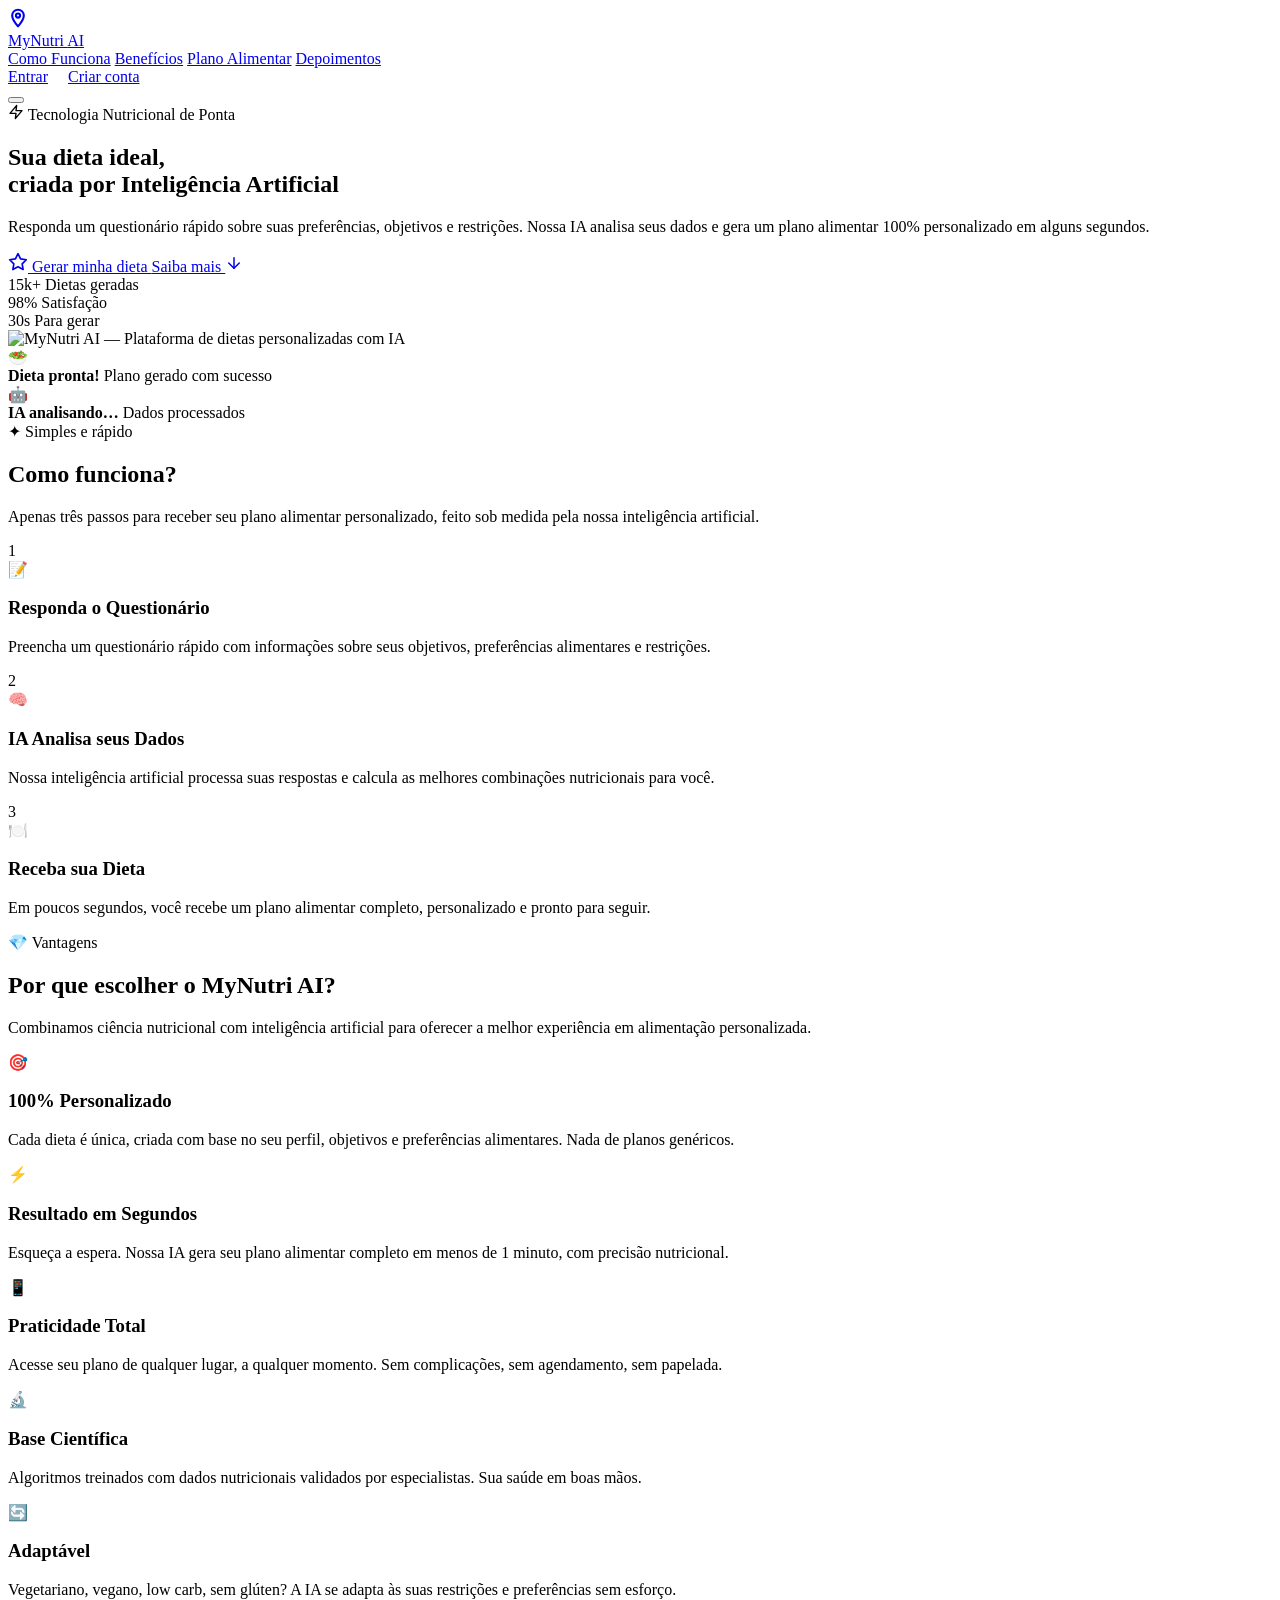
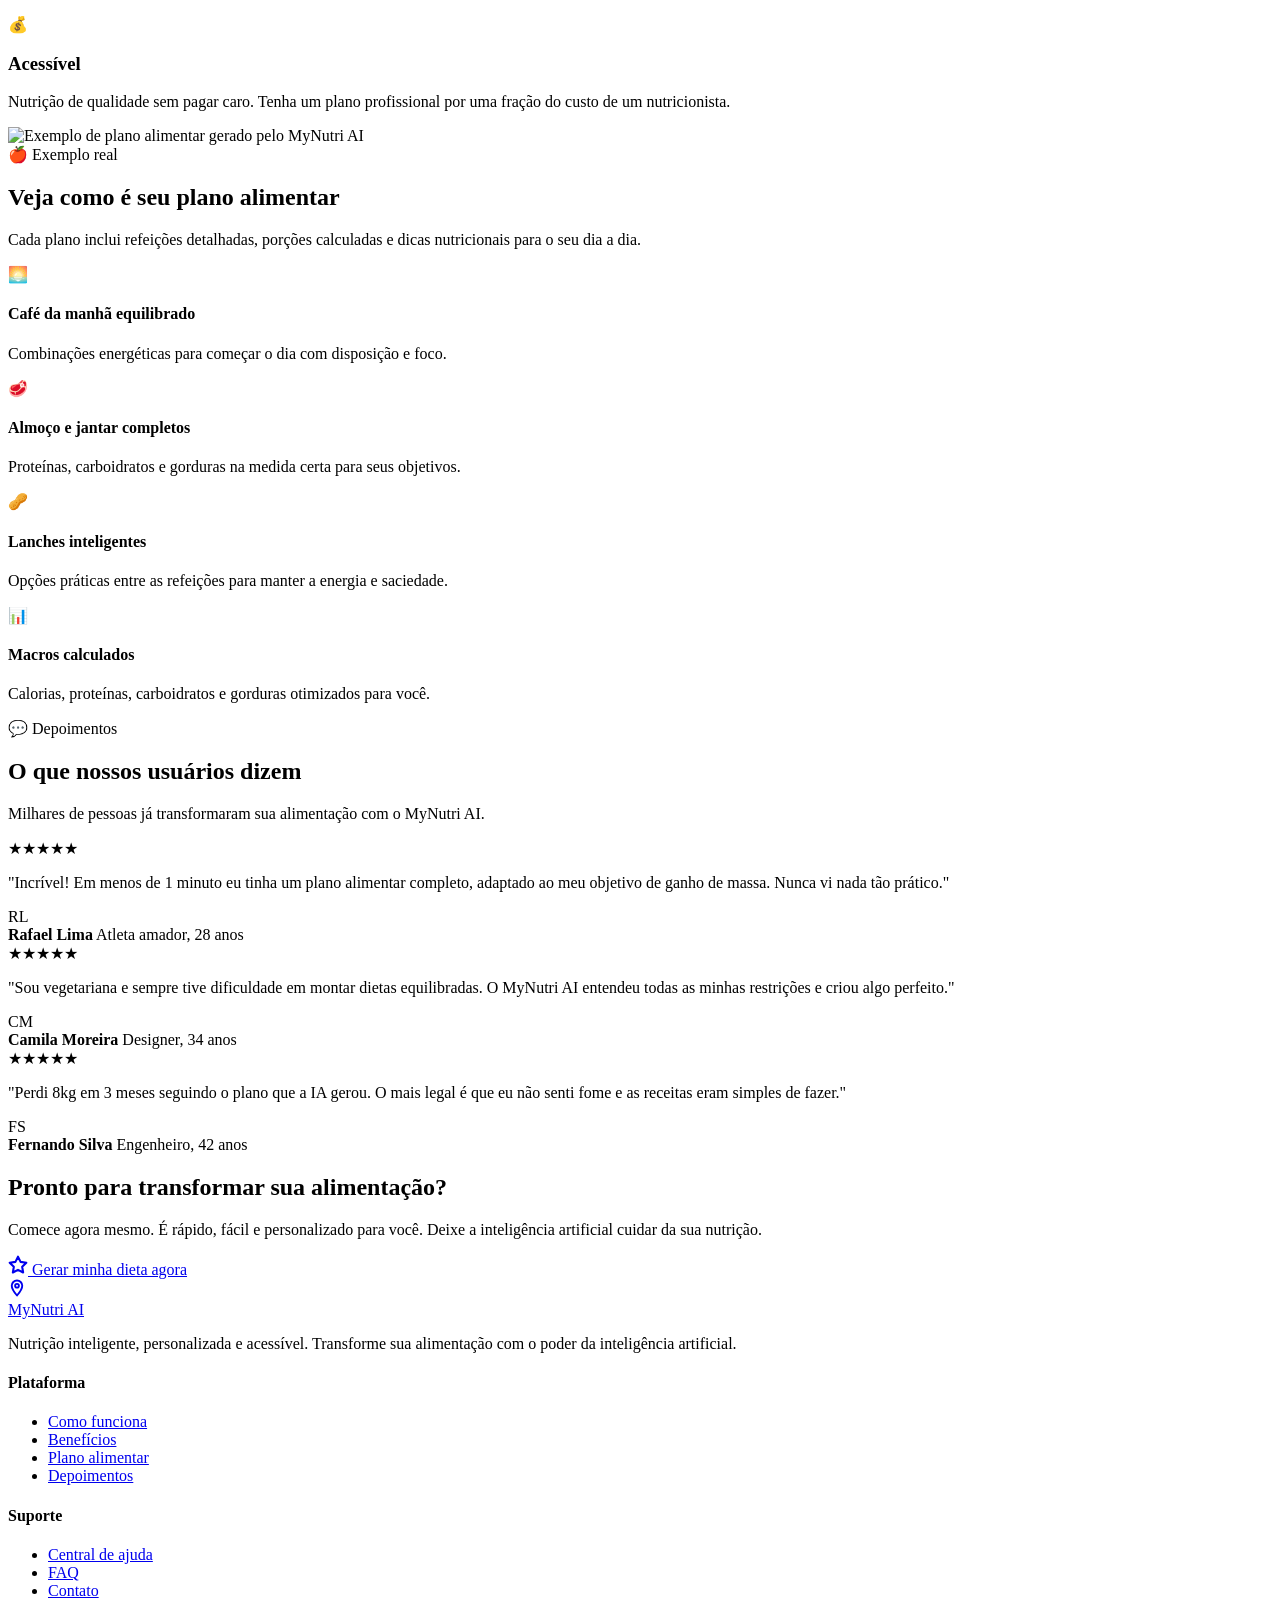
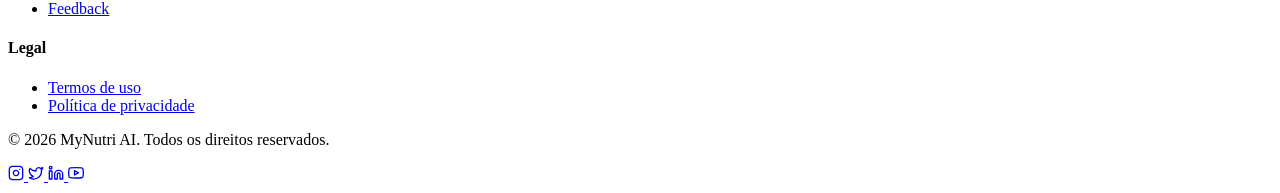
==== commit a271059c: "feat: serve frontend from Django (static files + TemplateView routes) - Add frontend/ to STATICFILES" ====
--- a/frontend/public/index.html
+++ b/frontend/public/index.html
@@ -5,7 +5,7 @@
   <meta name="viewport" content="width=device-width, initial-scale=1.0" />
   <title>MyNutri AI — Dieta Personalizada com Inteligência Artificial</title>
   <meta name="description" content="Gere sua dieta personalizada usando inteligência artificial. Responda um questionário simples e receba um plano alimentar feito sob medida para você." />
-  <link rel="stylesheet" href="../src/styles/index.css" />
+  <link rel="stylesheet" href="/static/src/styles/index.css" />
 </head>
 <body>
 
@@ -28,15 +28,15 @@
         <a href="#plano" class="nav-link">Plano Alimentar</a>
         <a href="#depoimentos" class="nav-link">Depoimentos</a>
         <div class="nav-mobile-auth" style="display: none;">
-          <a href="auth.html" class="nav-link">Entrar</a>
-          <a href="auth.html" class="nav-link" style="color: var(--green-600); font-weight: 600;">Criar conta</a>
+          <a href="/auth/" class="nav-link">Entrar</a>
+          <a href="/auth/" class="nav-link" style="color: var(--green-600); font-weight: 600;">Criar conta</a>
         </div>
       </nav>
 
       <!-- Guest buttons (default) -->
       <div class="header-auth" id="guestNav">
-        <a href="auth.html" class="btn btn-text">Entrar</a>
-        <a href="auth.html" class="btn btn-outline" style="padding: 8px 16px; border-radius: 99px;">Criar conta</a>
+        <a href="/auth/" class="btn btn-text">Entrar</a>
+        <a href="/auth/" class="btn btn-outline" style="padding: 8px 16px; border-radius: 99px;">Criar conta</a>
       </div>
 
       <!-- Authenticated user menu (shown when logged in) -->
@@ -72,11 +72,11 @@
             <strong id="dropdownName" style="display:block;font-size:.9375rem;color:var(--gray-800);">—</strong>
             <span id="dropdownEmail" style="font-size:.8125rem;color:var(--gray-500);">—</span>
           </div>
-          <a href="perfil.html" style="display:flex;align-items:center;gap:10px;padding:11px 16px;font-size:.9rem;color:var(--gray-700);text-decoration:none;transition:background .15s ease;" onmouseover="this.style.background='var(--gray-50)'" onmouseout="this.style.background=''">
+          <a href="/perfil/" style="display:flex;align-items:center;gap:10px;padding:11px 16px;font-size:.9rem;color:var(--gray-700);text-decoration:none;transition:background .15s ease;" onmouseover="this.style.background='var(--gray-50)'" onmouseout="this.style.background=''">
             <svg width="16" height="16" viewBox="0 0 24 24" fill="none" stroke="currentColor" stroke-width="2" stroke-linecap="round" stroke-linejoin="round"><circle cx="12" cy="8" r="4"/><path d="M4 20c0-4 3.6-7 8-7s8 3 8 7"/></svg>
             Meu Perfil
           </a>
-          <a href="dieta.html" style="display:flex;align-items:center;gap:10px;padding:11px 16px;font-size:.9rem;color:var(--gray-700);text-decoration:none;transition:background .15s ease;" onmouseover="this.style.background='var(--gray-50)'" onmouseout="this.style.background=''">
+          <a href="/dieta/" style="display:flex;align-items:center;gap:10px;padding:11px 16px;font-size:.9rem;color:var(--gray-700);text-decoration:none;transition:background .15s ease;" onmouseover="this.style.background='var(--gray-50)'" onmouseout="this.style.background=''">
             <svg width="16" height="16" viewBox="0 0 24 24" fill="none" stroke="currentColor" stroke-width="2" stroke-linecap="round" stroke-linejoin="round"><path d="M3 3h18v4H3zM3 10h18v4H3zM3 17h18v4H3z"/></svg>
             Minha Dieta
           </a>
@@ -122,7 +122,7 @@
         </p>
 
         <div class="hero-actions">
-          <a href="questionario.html" class="btn btn-primary btn-lg" id="hero-cta-btn">
+          <a href="/questionario/" class="btn btn-primary btn-lg" id="hero-cta-btn">
             <svg width="20" height="20" viewBox="0 0 24 24" fill="none" stroke="currentColor" stroke-width="2" stroke-linecap="round" stroke-linejoin="round">
               <path d="M12 2l3.09 6.26L22 9.27l-5 4.87 1.18 6.88L12 17.77l-6.18 3.25L7 14.14 2 9.27l6.91-1.01L12 2z"/>
             </svg>
@@ -154,7 +154,7 @@
 
       <div class="hero-visual">
         <div class="hero-image-wrapper">
-          <img src="../src/assets/hero-bg.png" alt="MyNutri AI — Plataforma de dietas personalizadas com IA" />
+          <img src="/static/src/assets/hero-bg.png" alt="MyNutri AI — Plataforma de dietas personalizadas com IA" />
 
           <div class="hero-float-card card-1">
             <div class="float-icon green">🥗</div>
@@ -263,7 +263,7 @@
     <div class="container">
       <div class="meal-plan-inner">
         <div class="meal-plan-image reveal">
-          <img src="../src/assets/meal-plan.png" alt="Exemplo de plano alimentar gerado pelo MyNutri AI" />
+          <img src="/static/src/assets/meal-plan.png" alt="Exemplo de plano alimentar gerado pelo MyNutri AI" />
         </div>
 
         <div class="meal-plan-content">
@@ -371,7 +371,7 @@
         <div class="cta-box-content">
           <h2>Pronto para transformar sua alimentação?</h2>
           <p>Comece agora mesmo. É rápido, fácil e personalizado para você. Deixe a inteligência artificial cuidar da sua nutrição.</p>
-          <a href="questionario.html" class="btn btn-white btn-lg" id="final-cta-btn">
+          <a href="/questionario/" class="btn btn-white btn-lg" id="final-cta-btn">
             <svg width="20" height="20" viewBox="0 0 24 24" fill="none" stroke="currentColor" stroke-width="2.5" stroke-linecap="round" stroke-linejoin="round">
               <path d="M12 2l3.09 6.26L22 9.27l-5 4.87 1.18 6.88L12 17.77l-6.18 3.25L7 14.14 2 9.27l6.91-1.01L12 2z"/>
             </svg>
@@ -414,7 +414,7 @@
           <ul class="footer-links">
             <li><a href="#">Central de ajuda</a></li>
             <li><a href="#">FAQ</a></li>
-            <li><a href="contato.html">Contato</a></li>
+            <li><a href="/contato/">Contato</a></li>
             <li><a href="#">Feedback</a></li>
           </ul>
         </div>
@@ -422,8 +422,8 @@
         <div>
           <h4>Legal</h4>
           <ul class="footer-links">
-            <li><a href="termos.html">Termos de uso</a></li>
-            <li><a href="privacidade.html">Política de privacidade</a></li>
+            <li><a href="/termos/">Termos de uso</a></li>
+            <li><a href="/privacidade/">Política de privacidade</a></li>
           </ul>
         </div>
       </div>
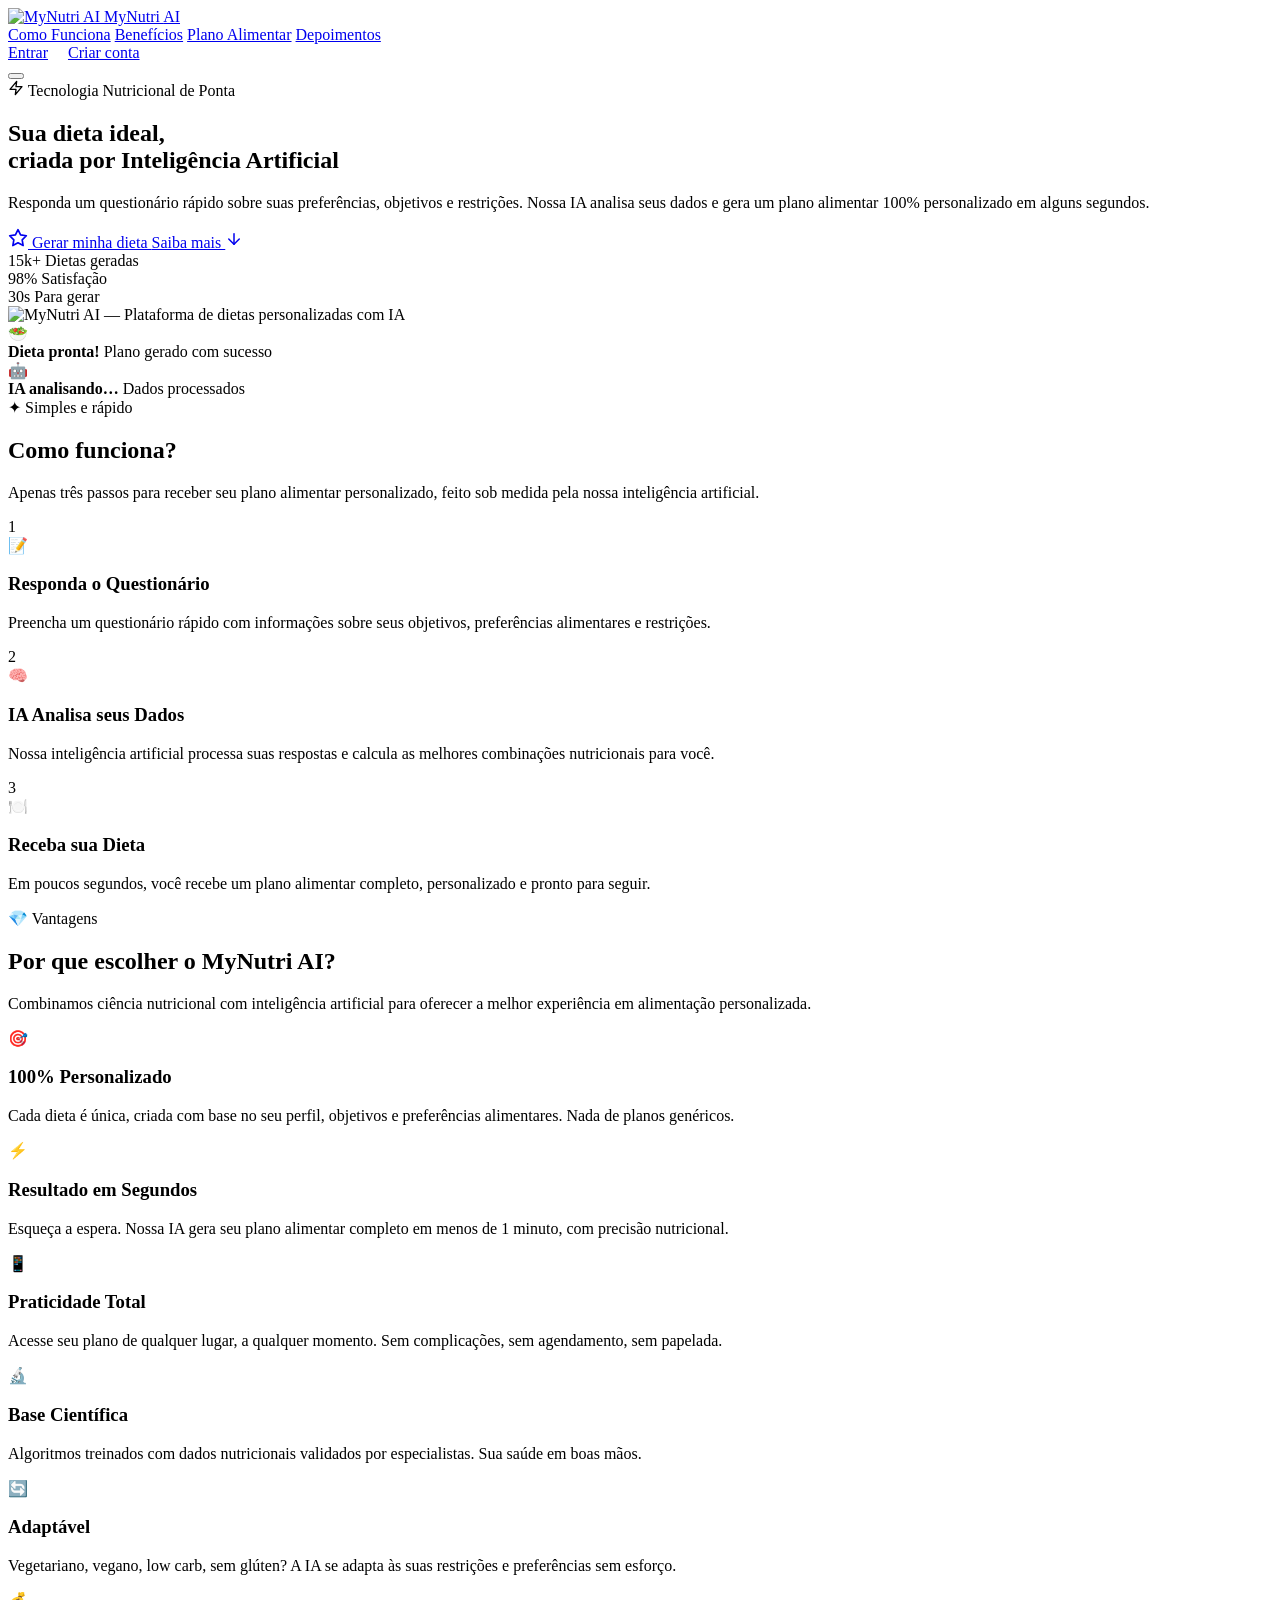
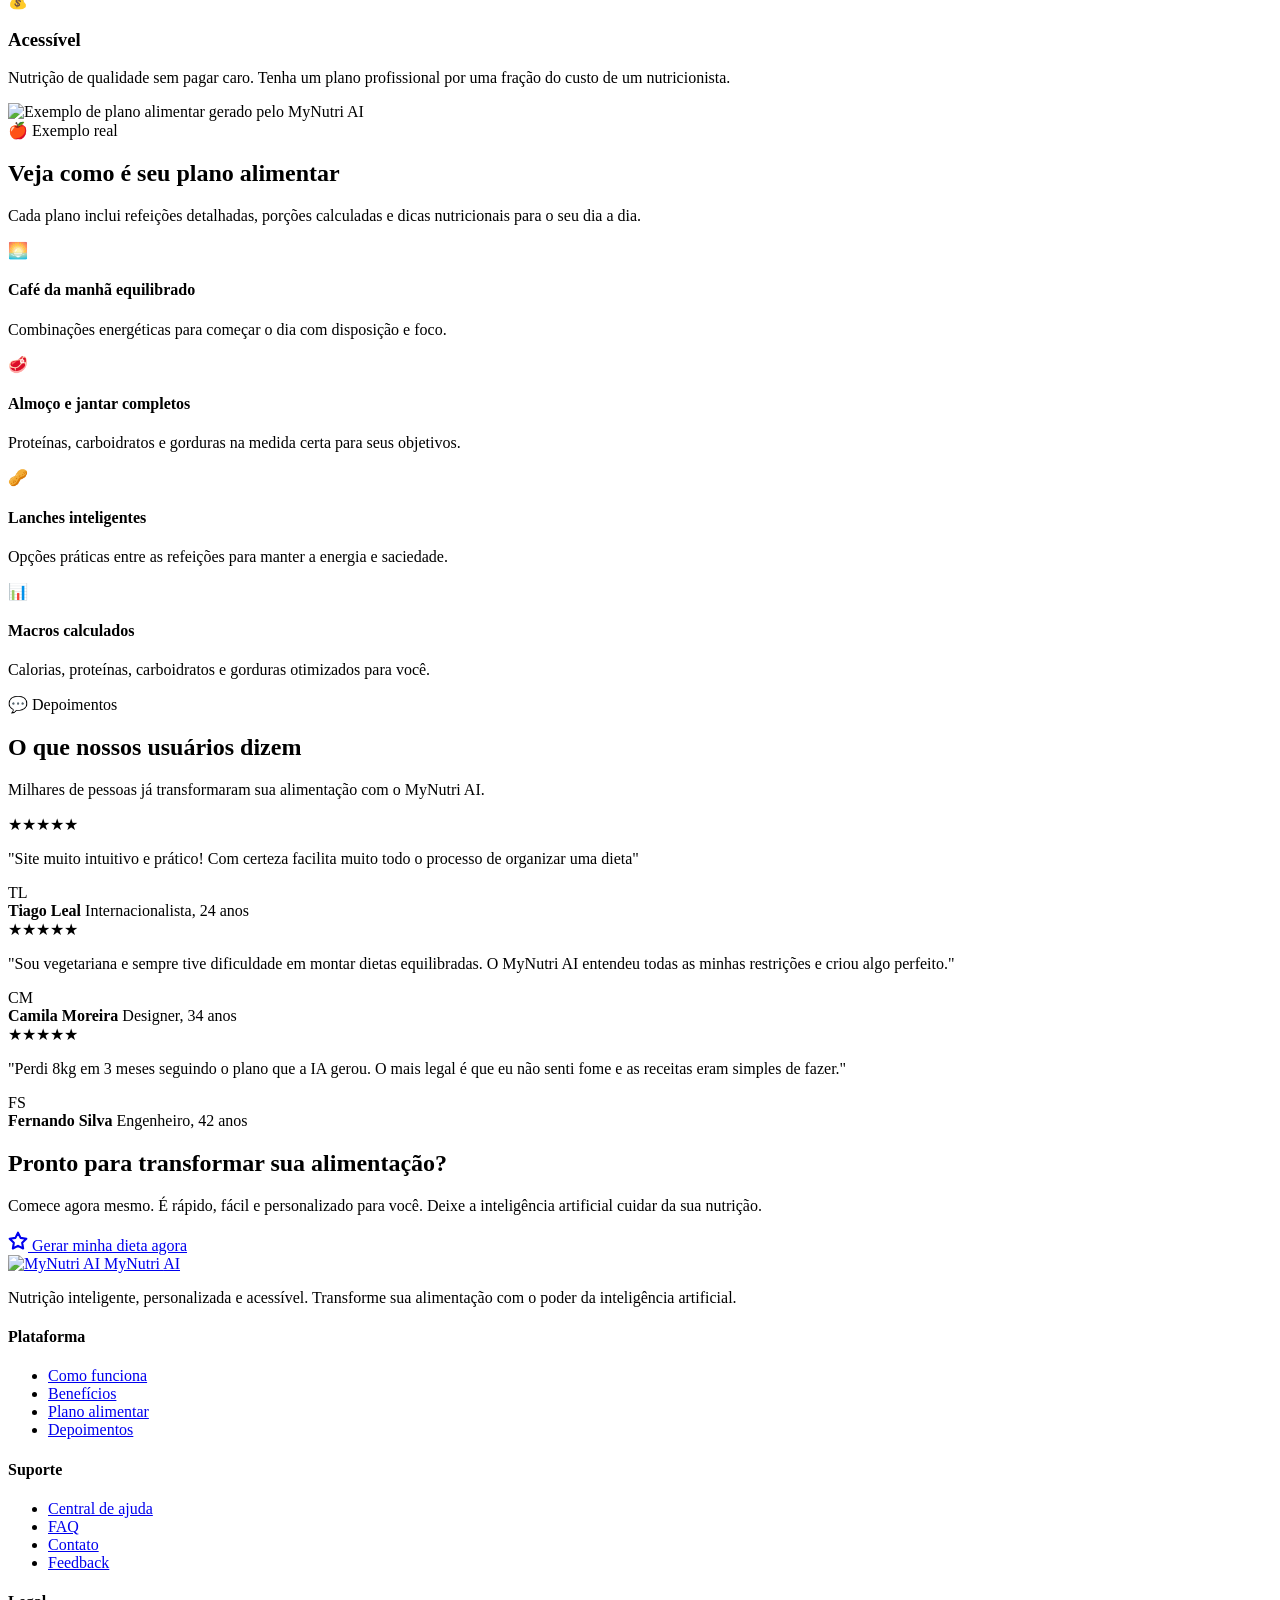
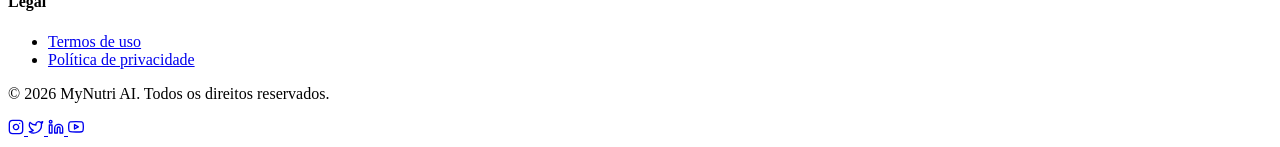
==== commit abfd7de8: "feat: update navbar logo to mynutriai-logo.png with text branding - Replace SVG logo with new PNG lo" ====
--- a/frontend/public/index.html
+++ b/frontend/public/index.html
@@ -13,12 +13,7 @@
   <header class="header" id="header">
     <div class="container header-inner">
       <a href="#" class="logo" id="logo">
-        <div class="logo-icon">
-          <svg width="20" height="20" viewBox="0 0 24 24" fill="none" stroke="currentColor" stroke-width="2.5" stroke-linecap="round" stroke-linejoin="round">
-            <path d="M12 2a7 7 0 0 0-7 7c0 5 7 13 7 13s7-8 7-13a7 7 0 0 0-7-7z"/>
-            <circle cx="12" cy="9" r="2.5"/>
-          </svg>
-        </div>
+        <img src="/static/src/assets/mynutriai-logo.png" alt="MyNutri AI" />
         MyNutri <span>AI</span>
       </a>
 
@@ -322,13 +317,13 @@
         <div class="testimonial-card reveal reveal-delay-1" id="testimonial-1">
           <div class="testimonial-stars">★★★★★</div>
           <p class="testimonial-text">
-            "Incrível! Em menos de 1 minuto eu tinha um plano alimentar completo, adaptado ao meu objetivo de ganho de massa. Nunca vi nada tão prático."
+            "Site muito intuitivo e prático! Com certeza facilita muito todo o processo de organizar uma dieta"
           </p>
           <div class="testimonial-author">
-            <div class="testimonial-avatar">RL</div>
+            <div class="testimonial-avatar">TL</div>
             <div class="testimonial-author-info">
-              <strong>Rafael Lima</strong>
-              <span>Atleta amador, 28 anos</span>
+              <strong>Tiago Leal</strong>
+              <span>Internacionalista, 24 anos</span>
             </div>
           </div>
         </div>
@@ -388,12 +383,7 @@
       <div class="footer-grid">
         <div class="footer-brand">
           <a href="#" class="logo">
-            <div class="logo-icon">
-              <svg width="18" height="18" viewBox="0 0 24 24" fill="none" stroke="currentColor" stroke-width="2.5" stroke-linecap="round" stroke-linejoin="round">
-                <path d="M12 2a7 7 0 0 0-7 7c0 5 7 13 7 13s7-8 7-13a7 7 0 0 0-7-7z"/>
-                <circle cx="12" cy="9" r="2.5"/>
-              </svg>
-            </div>
+            <img src="/static/src/assets/mynutriai-logo.png" alt="MyNutri AI" />
             MyNutri <span>AI</span>
           </a>
           <p>Nutrição inteligente, personalizada e acessível. Transforme sua alimentação com o poder da inteligência artificial.</p>
@@ -568,7 +558,7 @@
 
     // --- Session state: swap auth buttons for user dropdown ---
     (function () {
-      const API_BASE = 'https://mynutri-ai-plataform-production.up.railway.app/api/v1';
+      const API_BASE = window.location.hostname === 'localhost' || window.location.hostname === '127.0.0.1' ? 'http://127.0.0.1:8000/api/v1' : '/api/v1';
       const token    = localStorage.getItem('mynutri_token');
 
       // Sem token → usuário não está logado, mantém botões de guest
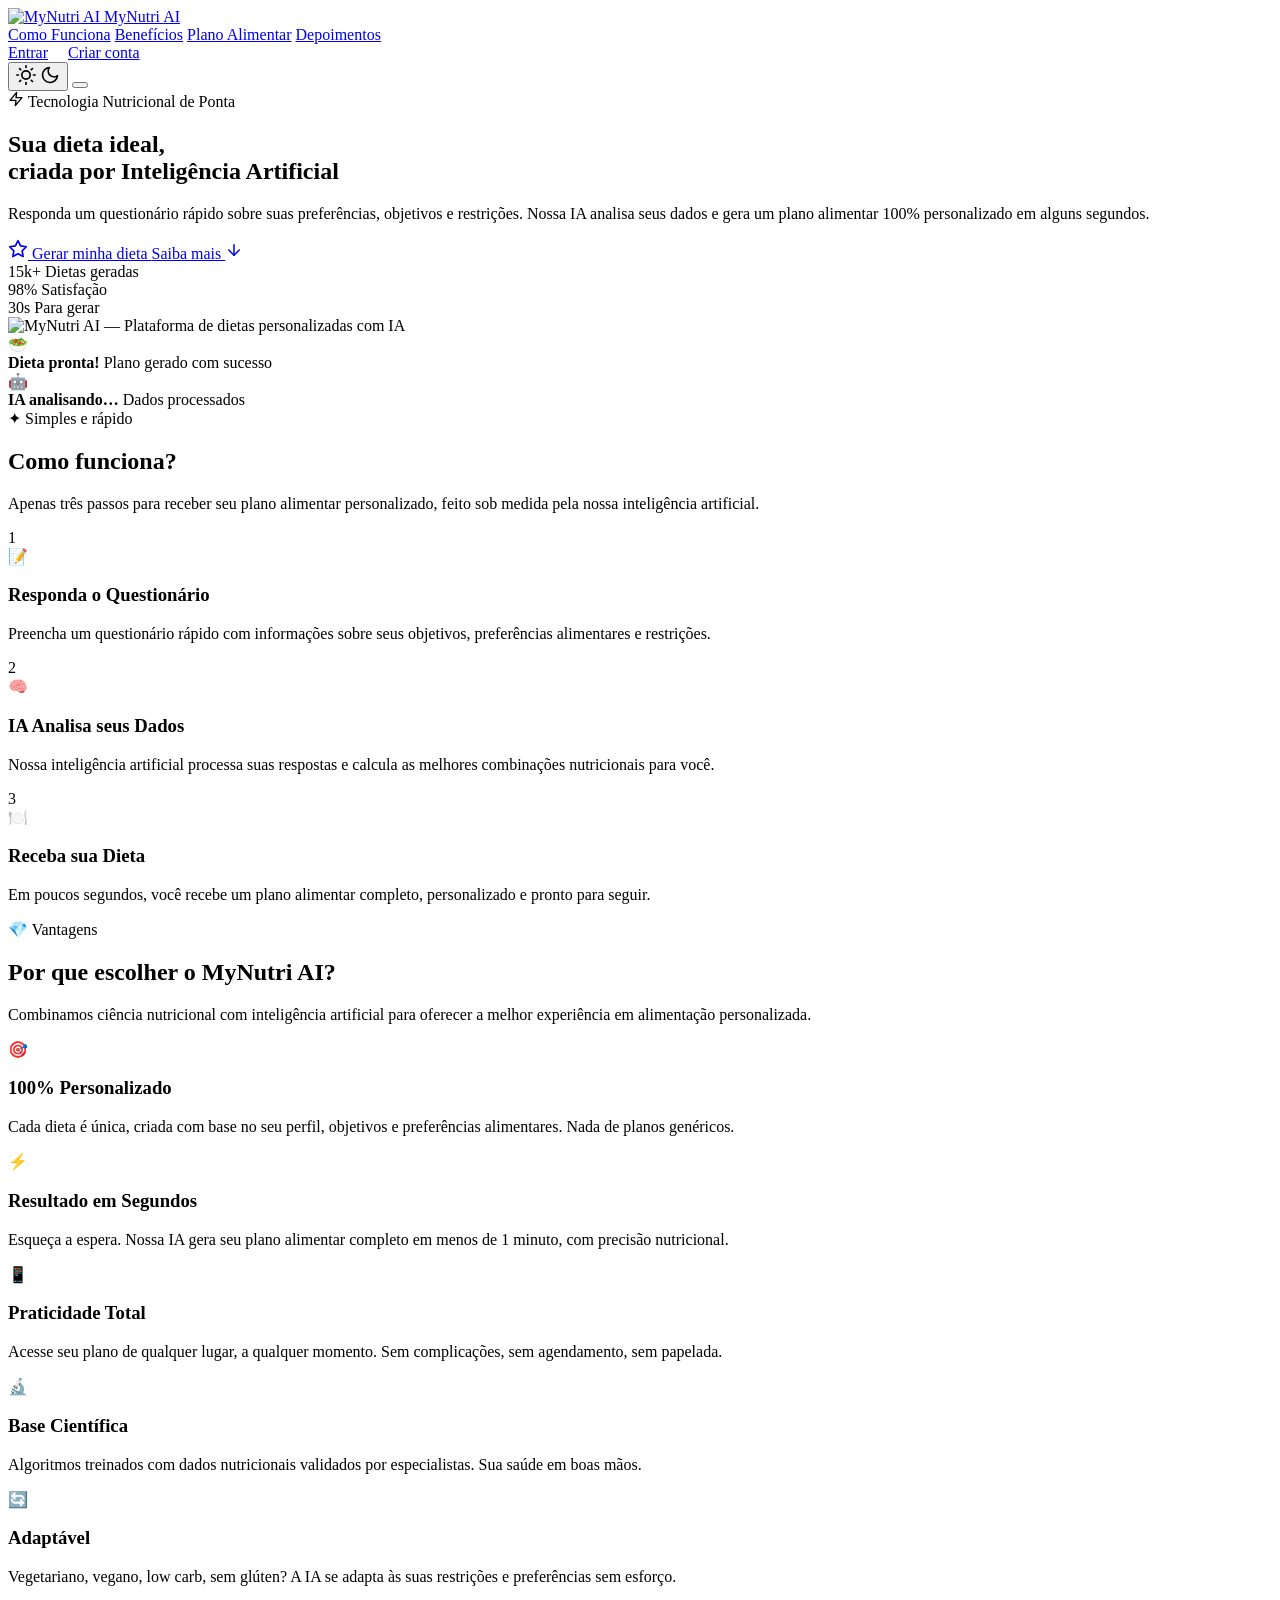
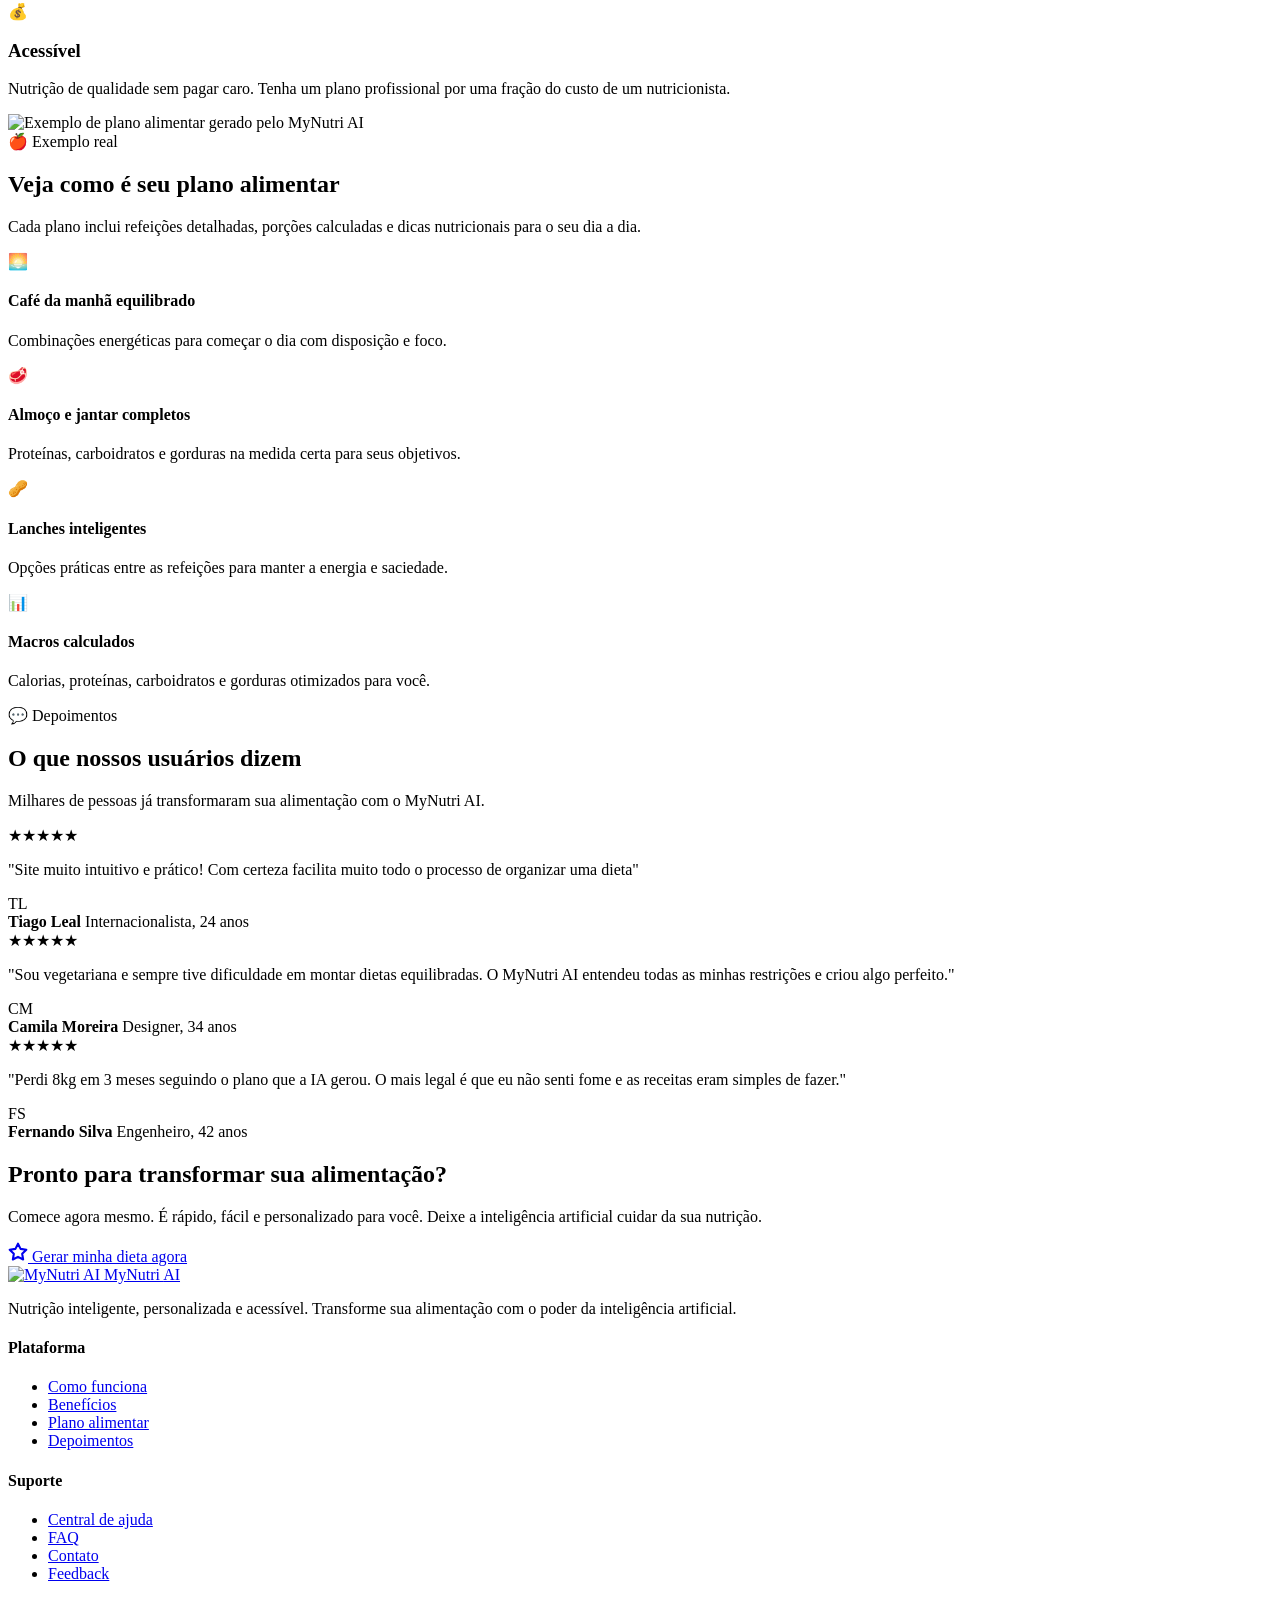
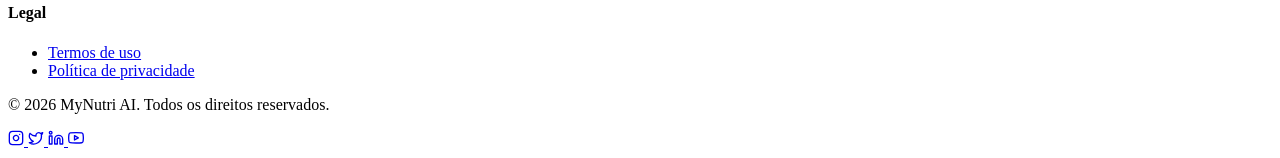
==== commit f6bad107: "feat: add async diet generation, email contact, history page, and favicon Async diet generation (Cel" ====
--- a/frontend/public/index.html
+++ b/frontend/public/index.html
@@ -5,6 +5,7 @@
   <meta name="viewport" content="width=device-width, initial-scale=1.0" />
   <title>MyNutri AI — Dieta Personalizada com Inteligência Artificial</title>
   <meta name="description" content="Gere sua dieta personalizada usando inteligência artificial. Responda um questionário simples e receba um plano alimentar feito sob medida para você." />
+  <link rel="icon" type="image/png" href="/static/src/assets/mynutriai-logo.png" />
   <link rel="stylesheet" href="/static/src/styles/index.css" />
 </head>
 <body>
@@ -35,59 +36,54 @@
       </div>
 
       <!-- Authenticated user menu (shown when logged in) -->
-      <div id="authNav" class="header-auth" style="display:none;padding:0;">
-        <div style="position:relative;">
-        <button id="userMenuBtn" style="
-          display:flex;align-items:center;gap:8px;
-          padding:7px 14px 7px 10px;
-          border:1.5px solid var(--green-200);border-radius:999px;
-          background:var(--green-50);cursor:pointer;
-          font-size:.875rem;font-weight:600;color:var(--green-700);
-          transition:all .2s ease;white-space:nowrap;
-        ">
-          <div id="navAvatar" style="
-            width:28px;height:28px;border-radius:50%;
-            background:var(--gradient-primary);color:#fff;
-            font-size:.75rem;font-weight:700;
-            display:flex;align-items:center;justify-content:center;flex-shrink:0;
-          ">?</div>
+      <div id="authNav" class="user-menu-wrap header-auth" style="display:none;">
+        <button class="user-menu-btn" id="userMenuBtn">
+          <div class="user-avatar" id="navAvatar">?</div>
           <span id="navName">…</span>
-          <svg id="navChevron" width="14" height="14" viewBox="0 0 24 24" fill="none" stroke="currentColor" stroke-width="2.5" stroke-linecap="round" stroke-linejoin="round" style="transition:transform .2s ease;"><polyline points="6 9 12 15 18 9"/></svg>
+          <svg id="navChevron" width="14" height="14" viewBox="0 0 24 24" fill="none" stroke="currentColor" stroke-width="2.5" stroke-linecap="round" stroke-linejoin="round"><polyline points="6 9 12 15 18 9"/></svg>
         </button>
-
-        <div id="userDropdown" style="
-          position:absolute;top:calc(100% + 8px);right:0;
-          background:#fff;border-radius:16px;
-          box-shadow:0 20px 25px -5px rgba(0,0,0,.08),0 8px 10px -6px rgba(0,0,0,.04);
-          border:1px solid var(--gray-100);min-width:210px;z-index:200;overflow:hidden;
-          opacity:0;transform:translateY(-6px) scale(.97);pointer-events:none;
-          transition:opacity .18s ease,transform .18s ease;
-        ">
-          <div style="padding:14px 16px 10px;border-bottom:1px solid var(--gray-100);">
-            <strong id="dropdownName" style="display:block;font-size:.9375rem;color:var(--gray-800);">—</strong>
-            <span id="dropdownEmail" style="font-size:.8125rem;color:var(--gray-500);">—</span>
-          </div>
-          <a href="/perfil/" style="display:flex;align-items:center;gap:10px;padding:11px 16px;font-size:.9rem;color:var(--gray-700);text-decoration:none;transition:background .15s ease;" onmouseover="this.style.background='var(--gray-50)'" onmouseout="this.style.background=''">
+        <div class="user-dropdown" id="userDropdown">
+          <div class="dropdown-header">
+            <strong id="dropdownName">—</strong>
+            <span id="dropdownEmail">—</span>
+          </div>
+          <a href="/perfil/" class="dropdown-item">
             <svg width="16" height="16" viewBox="0 0 24 24" fill="none" stroke="currentColor" stroke-width="2" stroke-linecap="round" stroke-linejoin="round"><circle cx="12" cy="8" r="4"/><path d="M4 20c0-4 3.6-7 8-7s8 3 8 7"/></svg>
             Meu Perfil
           </a>
-          <a href="/dieta/" style="display:flex;align-items:center;gap:10px;padding:11px 16px;font-size:.9rem;color:var(--gray-700);text-decoration:none;transition:background .15s ease;" onmouseover="this.style.background='var(--gray-50)'" onmouseout="this.style.background=''">
+          <a href="/dieta/" class="dropdown-item">
             <svg width="16" height="16" viewBox="0 0 24 24" fill="none" stroke="currentColor" stroke-width="2" stroke-linecap="round" stroke-linejoin="round"><path d="M3 3h18v4H3zM3 10h18v4H3zM3 17h18v4H3z"/></svg>
             Minha Dieta
           </a>
-          <div style="height:1px;background:var(--gray-100);margin:4px 0;"></div>
-          <button id="logoutBtn" style="
-            display:flex;align-items:center;gap:10px;
-            padding:11px 16px;font-size:.9rem;color:#dc2626;
-            background:none;border:none;width:100%;text-align:left;cursor:pointer;
-            transition:background .15s ease;
-          " onmouseover="this.style.background='#fef2f2'" onmouseout="this.style.background=''">
+          <a href="/historico/" class="dropdown-item">
+            <svg width="16" height="16" viewBox="0 0 24 24" fill="none" stroke="currentColor" stroke-width="2" stroke-linecap="round" stroke-linejoin="round"><circle cx="12" cy="12" r="9"/><polyline points="12 7 12 12 15 15"/></svg>
+            Histórico
+          </a>
+          <div class="dropdown-divider"></div>
+          <button id="logoutBtn" class="dropdown-item danger">
             <svg width="16" height="16" viewBox="0 0 24 24" fill="none" stroke="currentColor" stroke-width="2" stroke-linecap="round" stroke-linejoin="round"><path d="M9 21H5a2 2 0 0 1-2-2V5a2 2 0 0 1 2-2h4"/><polyline points="16 17 21 12 16 7"/><line x1="21" y1="12" x2="9" y2="12"/></svg>
             Sair
           </button>
         </div>
-        </div><!-- /position:relative -->
-      </div>
+      </div>
+
+      <!-- Dark Mode Toggle -->
+      <button class="theme-toggle" id="theme-toggle" aria-label="Alternar tema escuro" title="Alternar tema">
+        <svg class="sun-icon" width="20" height="20" viewBox="0 0 24 24" fill="none" stroke="currentColor" stroke-width="2" stroke-linecap="round" stroke-linejoin="round">
+          <circle cx="12" cy="12" r="5"></circle>
+          <line x1="12" y1="1" x2="12" y2="3"></line>
+          <line x1="12" y1="21" x2="12" y2="23"></line>
+          <line x1="4.22" y1="4.22" x2="5.64" y2="5.64"></line>
+          <line x1="18.36" y1="18.36" x2="19.78" y2="19.78"></line>
+          <line x1="1" y1="12" x2="3" y2="12"></line>
+          <line x1="21" y1="12" x2="23" y2="12"></line>
+          <line x1="4.22" y1="19.78" x2="5.64" y2="18.36"></line>
+          <line x1="18.36" y1="5.64" x2="19.78" y2="4.22"></line>
+        </svg>
+        <svg class="moon-icon" width="20" height="20" viewBox="0 0 24 24" fill="none" stroke="currentColor" stroke-width="2" stroke-linecap="round" stroke-linejoin="round">
+          <path d="M21 12.79A9 9 0 1 1 11.21 3 7 7 0 0 0 21 12.79z"></path>
+        </svg>
+      </button>
 
       <button class="mobile-toggle" id="mobile-toggle" aria-label="Abrir menu">
         <span></span><span></span><span></span>
@@ -448,6 +444,69 @@
 
   <!-- ===================== JAVASCRIPT ===================== -->
   <script>
+    // --- Dark Mode System ---
+    (function() {
+      const THEME_KEY = 'mynutri_theme';
+      const html = document.documentElement;
+      const themeToggle = document.getElementById('theme-toggle');
+
+      /**
+       * Initialize theme on page load
+       * Priority: localStorage > system preference > light mode
+       */
+      function initializeTheme() {
+        const saved = localStorage.getItem(THEME_KEY);
+
+        if (saved) {
+          // User has a saved preference
+          setTheme(saved);
+        } else if (window.matchMedia && window.matchMedia('(prefers-color-scheme: dark)').matches) {
+          // No saved preference, use system preference
+          setTheme('dark');
+        } else {
+          // Default to light mode
+          setTheme('light');
+        }
+      }
+
+      /**
+       * Apply theme by setting class on html element
+       */
+      function setTheme(theme) {
+        if (theme === 'dark') {
+          html.classList.add('dark');
+          localStorage.setItem(THEME_KEY, 'dark');
+        } else {
+          html.classList.remove('dark');
+          localStorage.setItem(THEME_KEY, 'light');
+        }
+      }
+
+      /**
+       * Toggle between light and dark theme
+       */
+      function toggleTheme() {
+        const isDark = html.classList.contains('dark');
+        setTheme(isDark ? 'light' : 'dark');
+      }
+
+      // Initialize theme on page load
+      initializeTheme();
+
+      // Listen for theme toggle button click
+      themeToggle.addEventListener('click', toggleTheme);
+
+      // Listen for system theme changes
+      if (window.matchMedia) {
+        window.matchMedia('(prefers-color-scheme: dark)').addEventListener('change', (e) => {
+          // Only update if user hasn't set a preference
+          if (!localStorage.getItem(THEME_KEY)) {
+            setTheme(e.matches ? 'dark' : 'light');
+          }
+        });
+      }
+    })();
+
     // --- Header scroll effect ---
     const header = document.getElementById('header');
     window.addEventListener('scroll', () => {
@@ -612,22 +671,17 @@
 
       const menuBtn  = document.getElementById('userMenuBtn');
       const dropdown = document.getElementById('userDropdown');
-      const chevron  = document.getElementById('navChevron');
 
       menuBtn.addEventListener('click', (e) => {
         e.stopPropagation();
-        const open = dropdown.style.opacity === '1';
-        dropdown.style.opacity       = open ? '0'                           : '1';
-        dropdown.style.transform     = open ? 'translateY(-6px) scale(.97)' : 'translateY(0) scale(1)';
-        dropdown.style.pointerEvents = open ? 'none'                        : 'all';
-        chevron.style.transform      = open ? ''                             : 'rotate(180deg)';
+        const isOpen = dropdown.classList.contains('open');
+        dropdown.classList.toggle('open', !isOpen);
+        menuBtn.classList.toggle('open', !isOpen);
       });
 
       document.addEventListener('click', () => {
-        dropdown.style.opacity       = '0';
-        dropdown.style.transform     = 'translateY(-6px) scale(.97)';
-        dropdown.style.pointerEvents = 'none';
-        chevron.style.transform      = '';
+        dropdown.classList.remove('open');
+        menuBtn.classList.remove('open');
       });
 
       document.getElementById('logoutBtn').addEventListener('click', () => {
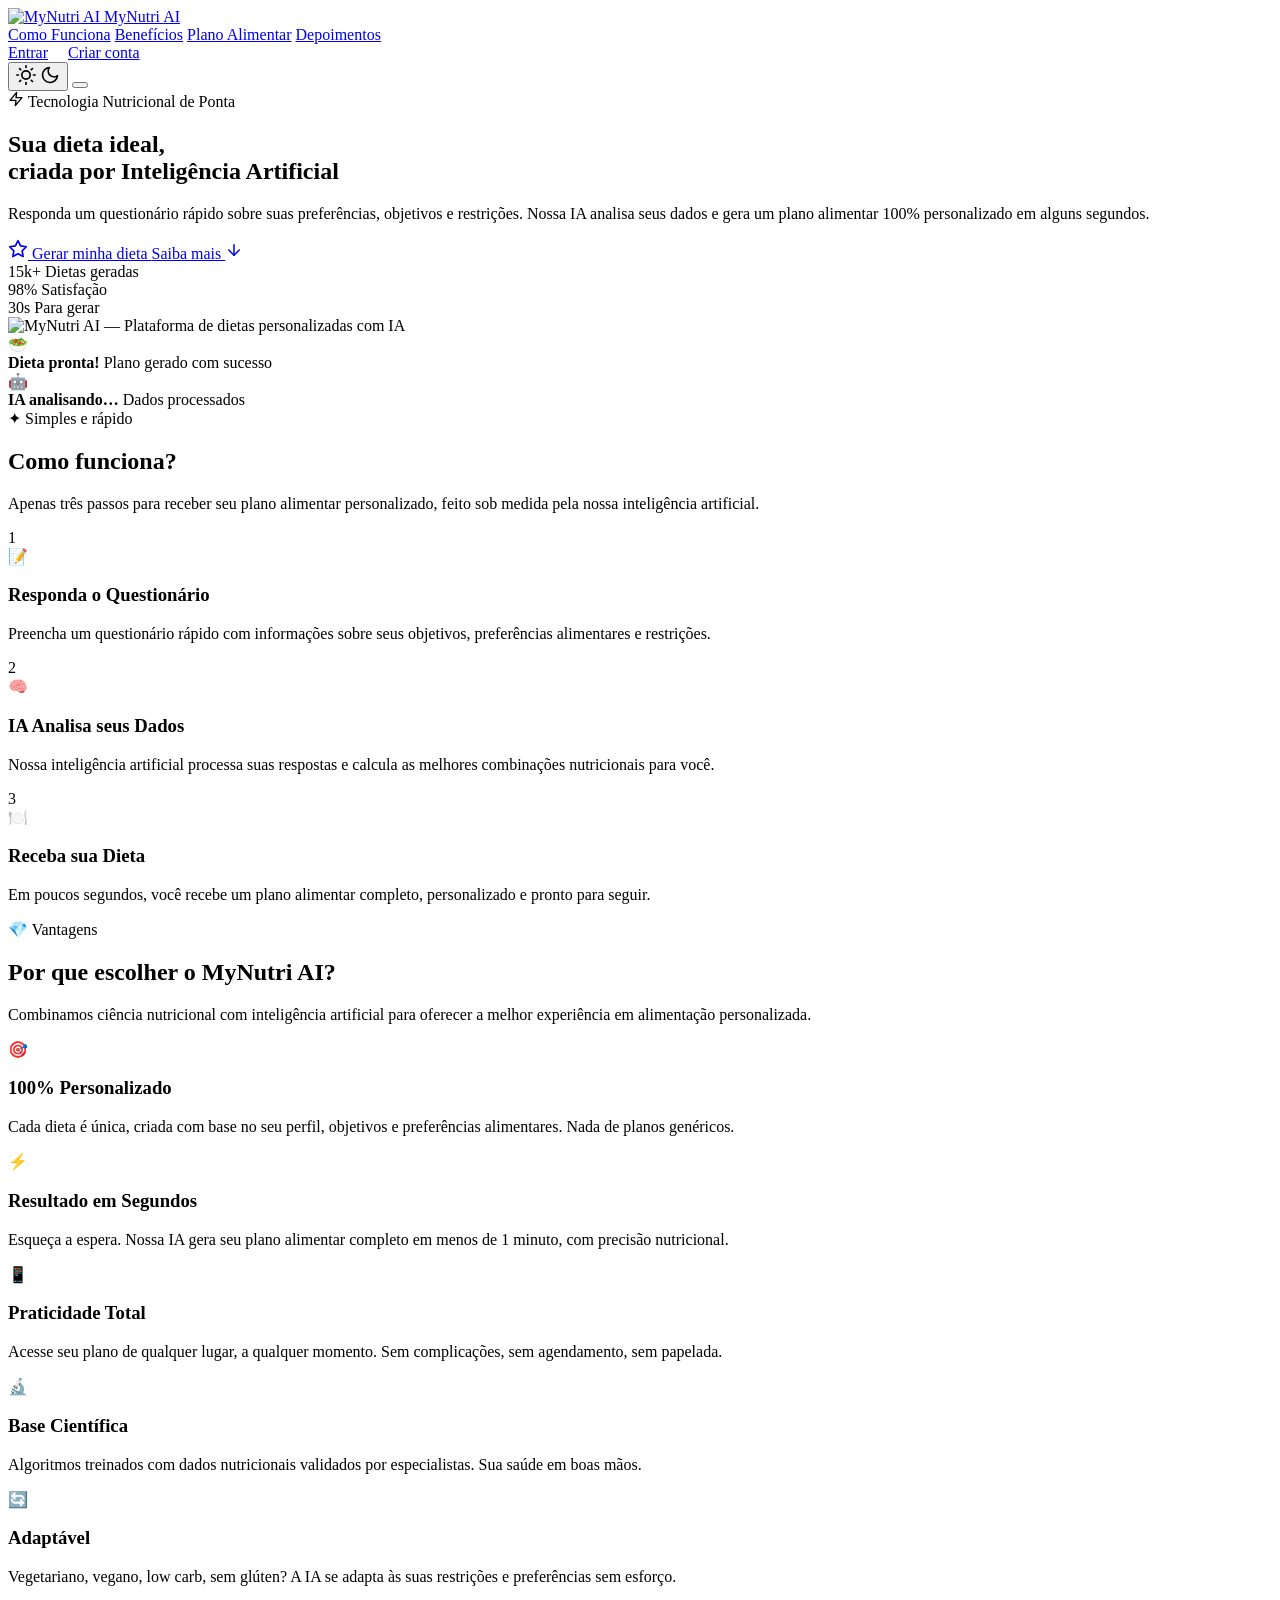
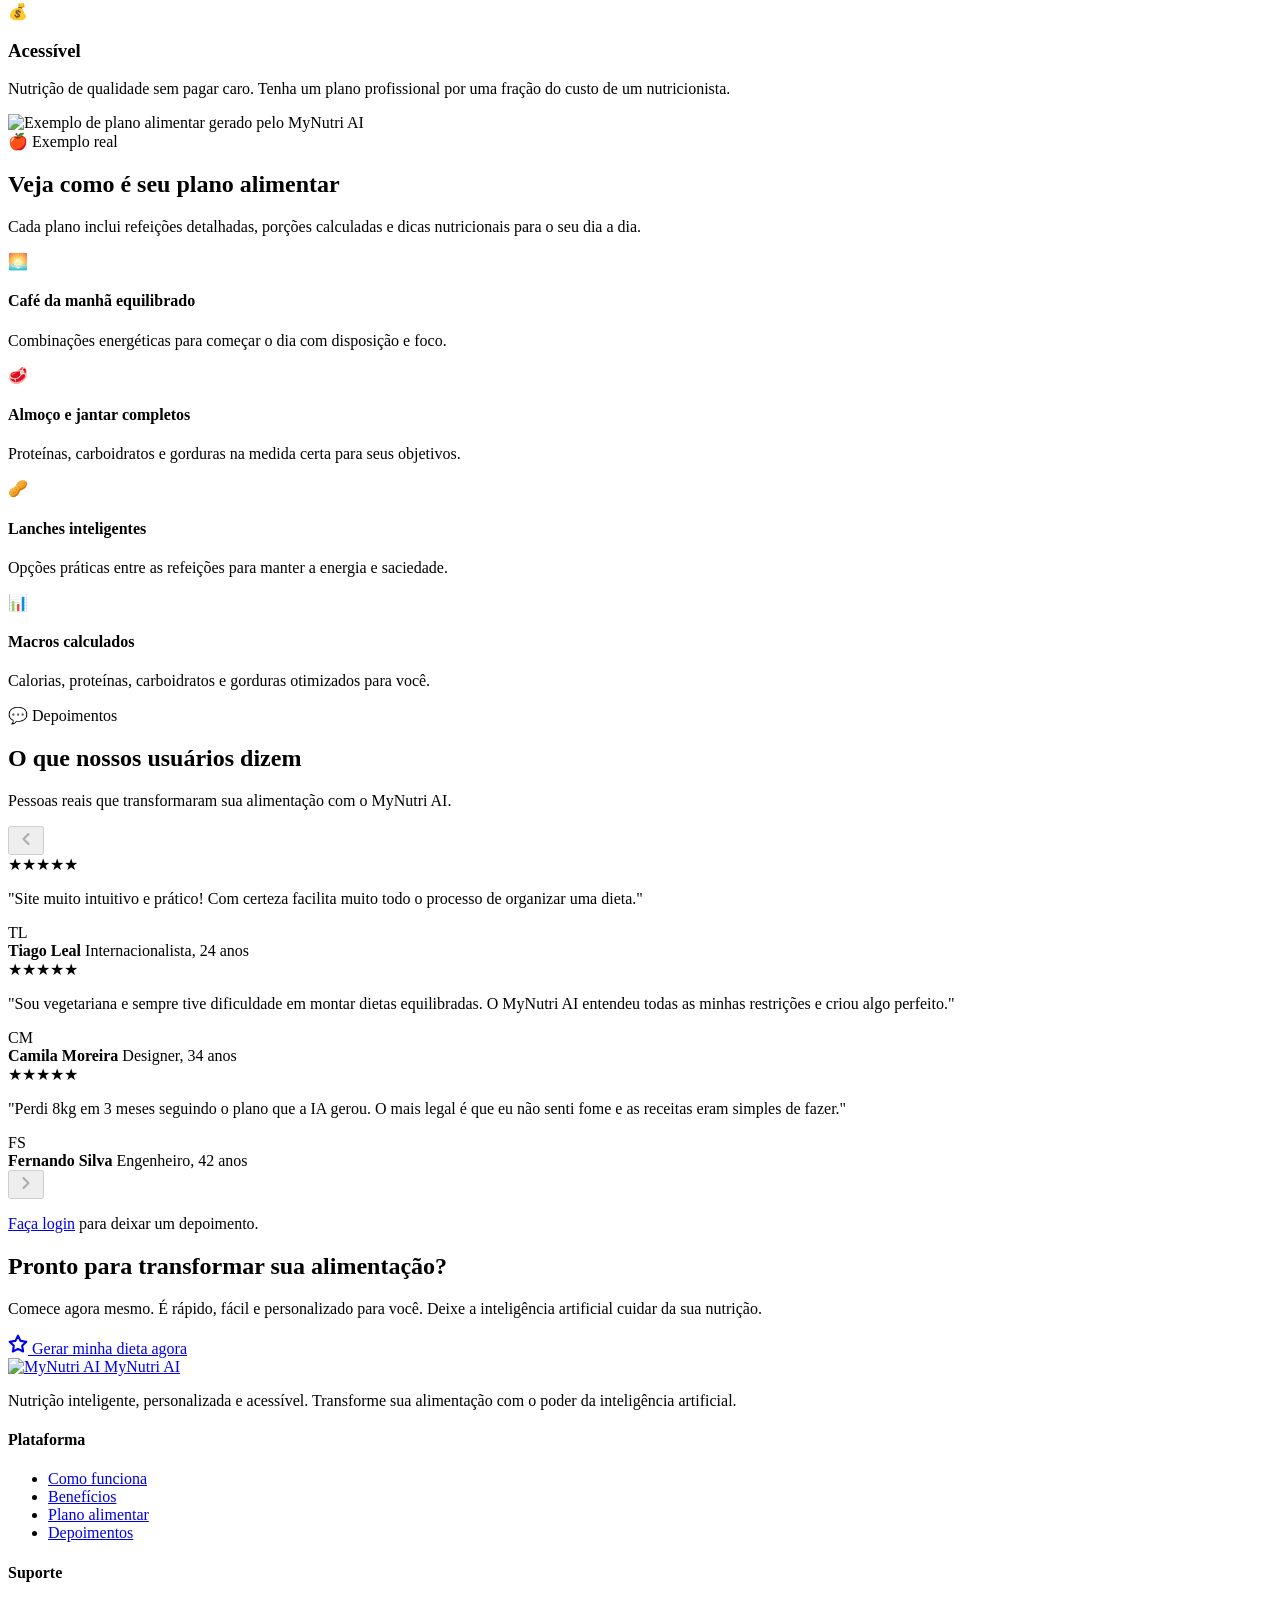
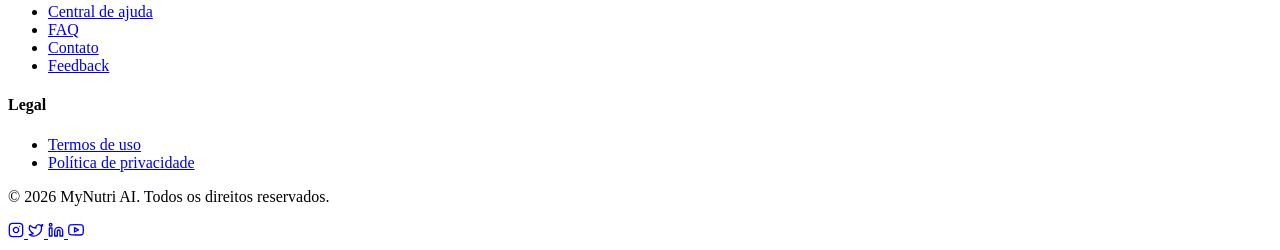
==== commit 3c2e6c14: "refactor(frontend): remove estilos inline residuais das páginas HTML Limpeza de estilos duplicados o" ====
--- a/frontend/public/index.html
+++ b/frontend/public/index.html
@@ -307,49 +307,66 @@
     <div class="container text-center">
       <span class="section-tag reveal">💬 Depoimentos</span>
       <h2 class="section-title reveal">O que nossos usuários dizem</h2>
-      <p class="section-subtitle mx-auto reveal">Milhares de pessoas já transformaram sua alimentação com o MyNutri AI.</p>
-
-      <div class="testimonials-grid">
-        <div class="testimonial-card reveal reveal-delay-1" id="testimonial-1">
-          <div class="testimonial-stars">★★★★★</div>
-          <p class="testimonial-text">
-            "Site muito intuitivo e prático! Com certeza facilita muito todo o processo de organizar uma dieta"
+      <p class="section-subtitle mx-auto reveal">Pessoas reais que transformaram sua alimentação com o MyNutri AI.</p>
+
+      <!-- Carrossel de depoimentos -->
+      <div class="testimonials-carousel-wrapper reveal">
+        <button class="carousel-arrow" id="carousel-prev" aria-label="Depoimentos anteriores" disabled>
+          <svg width="20" height="20" viewBox="0 0 24 24" fill="none" stroke="currentColor" stroke-width="2.5" stroke-linecap="round" stroke-linejoin="round"><polyline points="15 18 9 12 15 6"/></svg>
+        </button>
+
+        <div class="testimonials-grid" id="testimonials-grid">
+          <!-- Depoimentos padrão exibidos enquanto a API carrega -->
+          <div class="testimonial-card">
+            <div class="testimonial-stars">★★★★★</div>
+            <p class="testimonial-text">"Site muito intuitivo e prático! Com certeza facilita muito todo o processo de organizar uma dieta."</p>
+            <div class="testimonial-author">
+              <div class="testimonial-avatar">TL</div>
+              <div class="testimonial-author-info">
+                <strong>Tiago Leal</strong>
+                <span>Internacionalista, 24 anos</span>
+              </div>
+            </div>
+          </div>
+          <div class="testimonial-card">
+            <div class="testimonial-stars">★★★★★</div>
+            <p class="testimonial-text">"Sou vegetariana e sempre tive dificuldade em montar dietas equilibradas. O MyNutri AI entendeu todas as minhas restrições e criou algo perfeito."</p>
+            <div class="testimonial-author">
+              <div class="testimonial-avatar">CM</div>
+              <div class="testimonial-author-info">
+                <strong>Camila Moreira</strong>
+                <span>Designer, 34 anos</span>
+              </div>
+            </div>
+          </div>
+          <div class="testimonial-card">
+            <div class="testimonial-stars">★★★★★</div>
+            <p class="testimonial-text">"Perdi 8kg em 3 meses seguindo o plano que a IA gerou. O mais legal é que eu não senti fome e as receitas eram simples de fazer."</p>
+            <div class="testimonial-author">
+              <div class="testimonial-avatar">FS</div>
+              <div class="testimonial-author-info">
+                <strong>Fernando Silva</strong>
+                <span>Engenheiro, 42 anos</span>
+              </div>
+            </div>
+          </div>
+        </div>
+
+        <button class="carousel-arrow" id="carousel-next" aria-label="Próximos depoimentos" disabled>
+          <svg width="20" height="20" viewBox="0 0 24 24" fill="none" stroke="currentColor" stroke-width="2.5" stroke-linecap="round" stroke-linejoin="round"><polyline points="9 18 15 12 9 6"/></svg>
+        </button>
+      </div>
+
+      <!-- Indicadores de página -->
+      <div class="carousel-dots" id="carousel-dots"></div>
+
+      <!-- Formulário de depoimento / prompt de login -->
+      <div class="testimonial-form-wrapper reveal">
+        <div class="testimonial-form-box" id="testimonial-form-box">
+          <!-- Conteúdo injetado por JS: formulário (logado) ou link de login (não logado) -->
+          <p class="testimonial-login-prompt">
+            <a href="/auth/">Faça login</a> para deixar um depoimento.
           </p>
-          <div class="testimonial-author">
-            <div class="testimonial-avatar">TL</div>
-            <div class="testimonial-author-info">
-              <strong>Tiago Leal</strong>
-              <span>Internacionalista, 24 anos</span>
-            </div>
-          </div>
-        </div>
-
-        <div class="testimonial-card reveal reveal-delay-2" id="testimonial-2">
-          <div class="testimonial-stars">★★★★★</div>
-          <p class="testimonial-text">
-            "Sou vegetariana e sempre tive dificuldade em montar dietas equilibradas. O MyNutri AI entendeu todas as minhas restrições e criou algo perfeito."
-          </p>
-          <div class="testimonial-author">
-            <div class="testimonial-avatar">CM</div>
-            <div class="testimonial-author-info">
-              <strong>Camila Moreira</strong>
-              <span>Designer, 34 anos</span>
-            </div>
-          </div>
-        </div>
-
-        <div class="testimonial-card reveal reveal-delay-3" id="testimonial-3">
-          <div class="testimonial-stars">★★★★★</div>
-          <p class="testimonial-text">
-            "Perdi 8kg em 3 meses seguindo o plano que a IA gerou. O mais legal é que eu não senti fome e as receitas eram simples de fazer."
-          </p>
-          <div class="testimonial-author">
-            <div class="testimonial-avatar">FS</div>
-            <div class="testimonial-author-info">
-              <strong>Fernando Silva</strong>
-              <span>Engenheiro, 42 anos</span>
-            </div>
-          </div>
         </div>
       </div>
     </div>
@@ -443,70 +460,11 @@
   </footer>
 
   <!-- ===================== JAVASCRIPT ===================== -->
+  <script src="/static/src/js/utils/theme.js"></script>
+  <script src="/static/src/js/utils/http.js"></script>
+  <script src="/static/src/js/utils/helpers.js"></script>
+  <script src="/static/src/js/components/user-menu.js"></script>
   <script>
-    // --- Dark Mode System ---
-    (function() {
-      const THEME_KEY = 'mynutri_theme';
-      const html = document.documentElement;
-      const themeToggle = document.getElementById('theme-toggle');
-
-      /**
-       * Initialize theme on page load
-       * Priority: localStorage > system preference > light mode
-       */
-      function initializeTheme() {
-        const saved = localStorage.getItem(THEME_KEY);
-
-        if (saved) {
-          // User has a saved preference
-          setTheme(saved);
-        } else if (window.matchMedia && window.matchMedia('(prefers-color-scheme: dark)').matches) {
-          // No saved preference, use system preference
-          setTheme('dark');
-        } else {
-          // Default to light mode
-          setTheme('light');
-        }
-      }
-
-      /**
-       * Apply theme by setting class on html element
-       */
-      function setTheme(theme) {
-        if (theme === 'dark') {
-          html.classList.add('dark');
-          localStorage.setItem(THEME_KEY, 'dark');
-        } else {
-          html.classList.remove('dark');
-          localStorage.setItem(THEME_KEY, 'light');
-        }
-      }
-
-      /**
-       * Toggle between light and dark theme
-       */
-      function toggleTheme() {
-        const isDark = html.classList.contains('dark');
-        setTheme(isDark ? 'light' : 'dark');
-      }
-
-      // Initialize theme on page load
-      initializeTheme();
-
-      // Listen for theme toggle button click
-      themeToggle.addEventListener('click', toggleTheme);
-
-      // Listen for system theme changes
-      if (window.matchMedia) {
-        window.matchMedia('(prefers-color-scheme: dark)').addEventListener('change', (e) => {
-          // Only update if user hasn't set a preference
-          if (!localStorage.getItem(THEME_KEY)) {
-            setTheme(e.matches ? 'dark' : 'light');
-          }
-        });
-      }
-    })();
-
     // --- Header scroll effect ---
     const header = document.getElementById('header');
     window.addEventListener('scroll', () => {
@@ -541,19 +499,6 @@
       });
     });
 
-    // --- Scroll reveal animations ---
-    const revealElements = document.querySelectorAll('.reveal');
-    const revealObserver = new IntersectionObserver((entries) => {
-      entries.forEach(entry => {
-        if (entry.isIntersecting) {
-          entry.target.classList.add('visible');
-          revealObserver.unobserve(entry.target);
-        }
-      });
-    }, { threshold: 0.15, rootMargin: '0px 0px -40px 0px' });
-
-    revealElements.forEach(el => revealObserver.observe(el));
-
     // --- Smooth scroll for anchor links ---
     document.querySelectorAll('a[href^="#"]').forEach(anchor => {
       anchor.addEventListener('click', function (e) {
@@ -599,99 +544,324 @@
     const heroStats = document.querySelector('.hero-stats');
     if (heroStats) statsObserver.observe(heroStats);
 
-    // --- Page transitions ---
+    // --- Session state: swap auth buttons for user dropdown ---
+    initUserMenu({ requireAuth: false, logoutRedirect: '/' });
+
+    // --- Testimonials carousel ---
     (function () {
-      function navigateTo(url) {
-        document.body.classList.add('page-leaving');
-        setTimeout(() => { window.location.href = url; }, 260);
-      }
-      document.querySelectorAll('a[href]').forEach(link => {
-        const href = link.getAttribute('href');
-        if (!href || href.startsWith('#') || href.startsWith('http') || href.startsWith('mailto')) return;
-        link.addEventListener('click', (e) => {
+      const API_BASE = window.location.hostname === 'localhost' || window.location.hostname === '127.0.0.1'
+        ? 'http://127.0.0.1:8000/api/v1'
+        : '/api/v1';
+
+      const grid    = document.getElementById('testimonials-grid');
+      const prevBtn = document.getElementById('carousel-prev');
+      const nextBtn = document.getElementById('carousel-next');
+      const dotsEl  = document.getElementById('carousel-dots');
+      const formBox = document.getElementById('testimonial-form-box');
+      const isLoggedIn = !!localStorage.getItem('mynutri_user');
+
+      const PER_PAGE = 3;
+      let currentPage = 0;
+      let allTestimonials = [];
+
+      // Depoimentos padrão (fallback enquanto a API carrega)
+      const DEFAULTS = [
+        { id: 'd1', nome: 'Tiago Leal',     avatar: 'TL', text: 'Site muito intuitivo e prático! Com certeza facilita muito todo o processo de organizar uma dieta.', rating: 5 },
+        { id: 'd2', nome: 'Camila Moreira', avatar: 'CM', text: 'Sou vegetariana e sempre tive dificuldade em montar dietas equilibradas. O MyNutri AI entendeu todas as minhas restrições e criou algo perfeito.', rating: 5 },
+        { id: 'd3', nome: 'Fernando Silva', avatar: 'FS', text: 'Perdi 8kg em 3 meses seguindo o plano que a IA gerou. O mais legal é que eu não senti fome e as receitas eram simples de fazer.', rating: 5 },
+      ];
+
+      // ----- Helpers -----
+
+      function numPages() {
+        return Math.max(1, Math.ceil(allTestimonials.length / PER_PAGE));
+      }
+
+      function starsText(rating) {
+        return '★'.repeat(rating) + '☆'.repeat(5 - rating);
+      }
+
+      function buildCard(t) {
+        const card = document.createElement('div');
+        card.className = 'testimonial-card';
+
+        const starsEl = document.createElement('div');
+        starsEl.className = 'testimonial-stars';
+        starsEl.textContent = starsText(t.rating);
+
+        const textEl = document.createElement('p');
+        textEl.className = 'testimonial-text';
+        textEl.textContent = '“' + t.text + '”';
+
+        const avatarEl = document.createElement('div');
+        avatarEl.className = 'testimonial-avatar';
+        avatarEl.textContent = t.avatar;
+
+        const nameEl = document.createElement('strong');
+        nameEl.textContent = t.nome;
+
+        const authorInfo = document.createElement('div');
+        authorInfo.className = 'testimonial-author-info';
+        authorInfo.appendChild(nameEl);
+
+        const author = document.createElement('div');
+        author.className = 'testimonial-author';
+        author.appendChild(avatarEl);
+        author.appendChild(authorInfo);
+
+        card.appendChild(starsEl);
+        card.appendChild(textEl);
+        card.appendChild(author);
+        return card;
+      }
+
+      // ----- Carousel rendering -----
+
+      function renderPage(page, direction) {
+        // direction: 0 = initial/fade, 1 = forward (slide left), -1 = backward (slide right)
+        const slice = allTestimonials.slice(page * PER_PAGE, (page + 1) * PER_PAGE);
+
+        const swap = () => {
+          grid.innerHTML = '';
+          slice.forEach(t => grid.appendChild(buildCard(t)));
+        };
+
+        if (direction === 0) {
+          // Simple crossfade for initial load
+          grid.style.transition = 'opacity 0.3s ease';
+          grid.style.opacity = '0';
+          setTimeout(() => {
+            swap();
+            grid.style.opacity = '1';
+          }, 250);
+        } else {
+          // Slide out
+          grid.style.transition = 'opacity 0.25s ease, transform 0.25s ease';
+          grid.style.opacity = '0';
+          grid.style.transform = `translateX(${direction > 0 ? '-40px' : '40px'})`;
+
+          setTimeout(() => {
+            swap();
+            // Position off-screen on the incoming side (no transition)
+            grid.style.transition = 'none';
+            grid.style.transform = `translateX(${direction > 0 ? '40px' : '-40px'})`;
+            // Slide in (double rAF ensures the “none” frame is painted first)
+            requestAnimationFrame(() => requestAnimationFrame(() => {
+              grid.style.transition = 'opacity 0.3s ease, transform 0.3s ease';
+              grid.style.opacity = '1';
+              grid.style.transform = 'translateX(0)';
+            }));
+          }, 240);
+        }
+
+        currentPage = page;
+        updateControls();
+      }
+
+      function updateControls() {
+        const pages = numPages();
+        prevBtn.disabled = currentPage === 0;
+        nextBtn.disabled = currentPage >= pages - 1;
+
+        // Rebuild dots
+        dotsEl.innerHTML = '';
+        if (pages > 1) {
+          for (let i = 0; i < pages; i++) {
+            const dot = document.createElement('button');
+            dot.className = 'carousel-dot' + (i === currentPage ? ' active' : '');
+            dot.setAttribute('aria-label', `Página ${i + 1} de depoimentos`);
+            dot.addEventListener('click', () => {
+              if (i !== currentPage) renderPage(i, i > currentPage ? 1 : -1);
+            });
+            dotsEl.appendChild(dot);
+          }
+        }
+      }
+
+      // ----- Event listeners -----
+
+      prevBtn.addEventListener('click', () => {
+        if (currentPage > 0) renderPage(currentPage - 1, -1);
+      });
+
+      nextBtn.addEventListener('click', () => {
+        if (currentPage < numPages() - 1) renderPage(currentPage + 1, 1);
+      });
+
+      // Keyboard navigation
+      document.addEventListener('keydown', (e) => {
+        const section = document.getElementById('depoimentos');
+        const rect = section.getBoundingClientRect();
+        const inView = rect.top < window.innerHeight && rect.bottom > 0;
+        if (!inView) return;
+        if (e.key === 'ArrowLeft' && currentPage > 0)            renderPage(currentPage - 1, -1);
+        if (e.key === 'ArrowRight' && currentPage < numPages() - 1) renderPage(currentPage + 1, 1);
+      });
+
+      // ----- Load testimonials from API -----
+
+      async function loadTestimonials() {
+        try {
+          const res = await fetch(`${API_BASE}/testimonials`);
+          if (!res.ok) return;
+          const data = await res.json();
+          if (!data.length) return;
+          allTestimonials = data;
+          renderPage(0, 0);
+        } catch {
+          // Servidor offline — mantém cards padrão
+        }
+      }
+
+      // ----- Form for authenticated users -----
+
+      function buildForm() {
+        formBox.innerHTML = '';
+
+        const title = document.createElement('h3');
+        title.textContent = 'Deixe seu depoimento';
+
+        const subtitle = document.createElement('p');
+        subtitle.textContent = 'Compartilhe sua experiência com o MyNutri AI.';
+
+        const ratingLabel = document.createElement('label');
+        ratingLabel.style.cssText = 'display:block;font-size:.875rem;font-weight:600;color:var(--text-primary);margin-bottom:8px;';
+        ratingLabel.textContent = 'Sua nota';
+
+        const starRating = document.createElement('div');
+        starRating.className = 'star-rating';
+        starRating.setAttribute('role', 'radiogroup');
+        starRating.setAttribute('aria-label', 'Nota de 1 a 5 estrelas');
+        for (let i = 5; i >= 1; i--) {
+          const input = document.createElement('input');
+          input.type = 'radio'; input.name = 'rating';
+          input.id = `star${i}`; input.value = i;
+          if (i === 5) input.checked = true;
+          const label = document.createElement('label');
+          label.htmlFor = `star${i}`;
+          label.textContent = '★';
+          label.setAttribute('aria-label', `${i} estrela${i > 1 ? 's' : ''}`);
+          starRating.appendChild(input);
+          starRating.appendChild(label);
+        }
+
+        const textLabel = document.createElement('label');
+        textLabel.htmlFor = 'testimonial-text';
+        textLabel.style.cssText = 'display:block;font-size:.875rem;font-weight:600;color:var(--text-primary);margin-bottom:8px;';
+        textLabel.textContent = 'Seu depoimento';
+
+        const textarea = document.createElement('textarea');
+        textarea.id = 'testimonial-text';
+        textarea.className = 'testimonial-textarea';
+        textarea.placeholder = 'Conte como o MyNutri AI ajudou você…';
+        textarea.maxLength = 500;
+
+        const charCount = document.createElement('div');
+        charCount.className = 'testimonial-char-count';
+        charCount.textContent = '0 / 500';
+        textarea.addEventListener('input', () => {
+          const len = textarea.value.length;
+          charCount.textContent = `${len} / 500`;
+          charCount.classList.toggle('over', len > 500);
+        });
+
+        const submitRow = document.createElement('div');
+        submitRow.className = 'testimonial-submit-row';
+        const feedback = document.createElement('span');
+        feedback.className = 'testimonial-feedback';
+        const btn = document.createElement('button');
+        btn.type = 'submit';
+        btn.className = 'btn btn-primary';
+        btn.textContent = 'Enviar depoimento';
+        submitRow.appendChild(feedback);
+        submitRow.appendChild(btn);
+
+        const form = document.createElement('form');
+        form.noValidate = true;
+        form.appendChild(ratingLabel);
+        form.appendChild(starRating);
+        form.appendChild(textLabel);
+        form.appendChild(textarea);
+        form.appendChild(charCount);
+        form.appendChild(submitRow);
+
+        formBox.appendChild(title);
+        formBox.appendChild(subtitle);
+        formBox.appendChild(form);
+
+        form.addEventListener('submit', async (e) => {
           e.preventDefault();
-          navigateTo(href);
-        });
-      });
-    })();
-
-    // --- Session state: swap auth buttons for user dropdown ---
-    (function () {
-      const API_BASE = window.location.hostname === 'localhost' || window.location.hostname === '127.0.0.1' ? 'http://127.0.0.1:8000/api/v1' : '/api/v1';
-      const token    = localStorage.getItem('mynutri_token');
-
-      // Sem token → usuário não está logado, mantém botões de guest
-      if (!token) return;
-
-      function initials(name) {
-        if (!name) return '?';
-        return name.trim().split(/\s+/).slice(0, 2).map(w => w[0].toUpperCase()).join('');
-      }
-
-      function applyUserUI(user) {
-        document.getElementById('guestNav').style.display = 'none';
-        document.getElementById('authNav').style.display  = 'flex';
-        document.getElementById('navAvatar').textContent     = initials(user.nome);
-        document.getElementById('navName').textContent       = user.nome.split(' ')[0];
-        document.getElementById('dropdownName').textContent  = user.nome;
-        document.getElementById('dropdownEmail').textContent = user.email || '';
-      }
-
-      async function loadUser() {
-        // 1. Tenta o cache do localStorage primeiro (evita request desnecessário)
-        const cached = JSON.parse(localStorage.getItem('mynutri_user') || 'null');
-        if (cached?.nome) { applyUserUI(cached); return; }
-
-        // 2. Fallback: busca o perfil na API (cobre o caso de login sem user no localStorage)
-        try {
-          const res = await fetch(`${API_BASE}/user/profile`, {
-            headers: { 'Authorization': `Bearer ${token}` },
-          });
-
-          if (res.status === 401) {
-            // Token expirado — limpa sessão silenciosamente
-            localStorage.removeItem('mynutri_token');
-            localStorage.removeItem('mynutri_refresh');
-            localStorage.removeItem('mynutri_user');
+          feedback.textContent = '';
+          feedback.className = 'testimonial-feedback';
+
+          const text = textarea.value.trim();
+          const ratingInput = form.querySelector('input[name=”rating”]:checked');
+          const rating = ratingInput ? parseInt(ratingInput.value, 10) : 5;
+
+          if (!text || text.length < 10) {
+            feedback.textContent = 'O depoimento deve ter pelo menos 10 caracteres.';
+            feedback.classList.add('error');
+            textarea.focus();
             return;
           }
 
-          if (!res.ok) return;
-
-          const profile = await res.json();
-          const user = { id: profile.id, email: profile.email, nome: profile.nome };
-          localStorage.setItem('mynutri_user', JSON.stringify(user));
-          applyUserUI(user);
-        } catch {
-          // Servidor offline — não altera a UI
-        }
-      }
-
-      loadUser();
-
-      const menuBtn  = document.getElementById('userMenuBtn');
-      const dropdown = document.getElementById('userDropdown');
-
-      menuBtn.addEventListener('click', (e) => {
-        e.stopPropagation();
-        const isOpen = dropdown.classList.contains('open');
-        dropdown.classList.toggle('open', !isOpen);
-        menuBtn.classList.toggle('open', !isOpen);
-      });
-
-      document.addEventListener('click', () => {
-        dropdown.classList.remove('open');
-        menuBtn.classList.remove('open');
-      });
-
-      document.getElementById('logoutBtn').addEventListener('click', () => {
-        localStorage.removeItem('mynutri_token');
-        localStorage.removeItem('mynutri_refresh');
-        localStorage.removeItem('mynutri_user');
-        window.location.reload();
-      });
+          btn.disabled = true;
+          btn.textContent = 'Enviando…';
+
+          try {
+            const res = await fetch(`${API_BASE}/testimonials`, {
+              method: 'POST',
+              headers: { 'Content-Type': 'application/json' },
+              credentials: 'include',
+              body: JSON.stringify({ text, rating }),
+            });
+            const payload = await res.json();
+
+            if (res.status === 401) {
+              feedback.textContent = 'Sessão expirada. Faça login novamente.';
+              feedback.classList.add('error');
+              return;
+            }
+            if (!res.ok) {
+              const msg = payload?.text?.[0] || payload?.rating?.[0] || payload?.error || 'Erro ao enviar. Tente novamente.';
+              feedback.textContent = msg;
+              feedback.classList.add('error');
+              return;
+            }
+
+            // Prepend to allTestimonials and jump to page 0
+            allTestimonials.unshift(payload);
+            renderPage(0, 0);
+
+            textarea.value = '';
+            charCount.textContent = '0 / 500';
+            feedback.textContent = 'Depoimento enviado! Obrigado pela sua avaliação.';
+            feedback.classList.add('success');
+          } catch {
+            feedback.textContent = 'Não foi possível enviar. Verifique sua conexão.';
+            feedback.classList.add('error');
+          } finally {
+            btn.disabled = false;
+            btn.textContent = 'Enviar depoimento';
+          }
+        });
+      }
+
+      // ----- Init -----
+
+      // Initialise with defaults so arrows/dots are correct before API responds
+      allTestimonials = DEFAULTS.slice();
+      updateControls();
+
+      loadTestimonials();
+
+      if (isLoggedIn) {
+        buildForm();
+      }
     })();
   </script>
+  <script src="/static/src/js/utils/scroll-reveal.js"></script>
+  <script src="/static/src/js/utils/transitions.js"></script>
 
 </body>
 </html>
